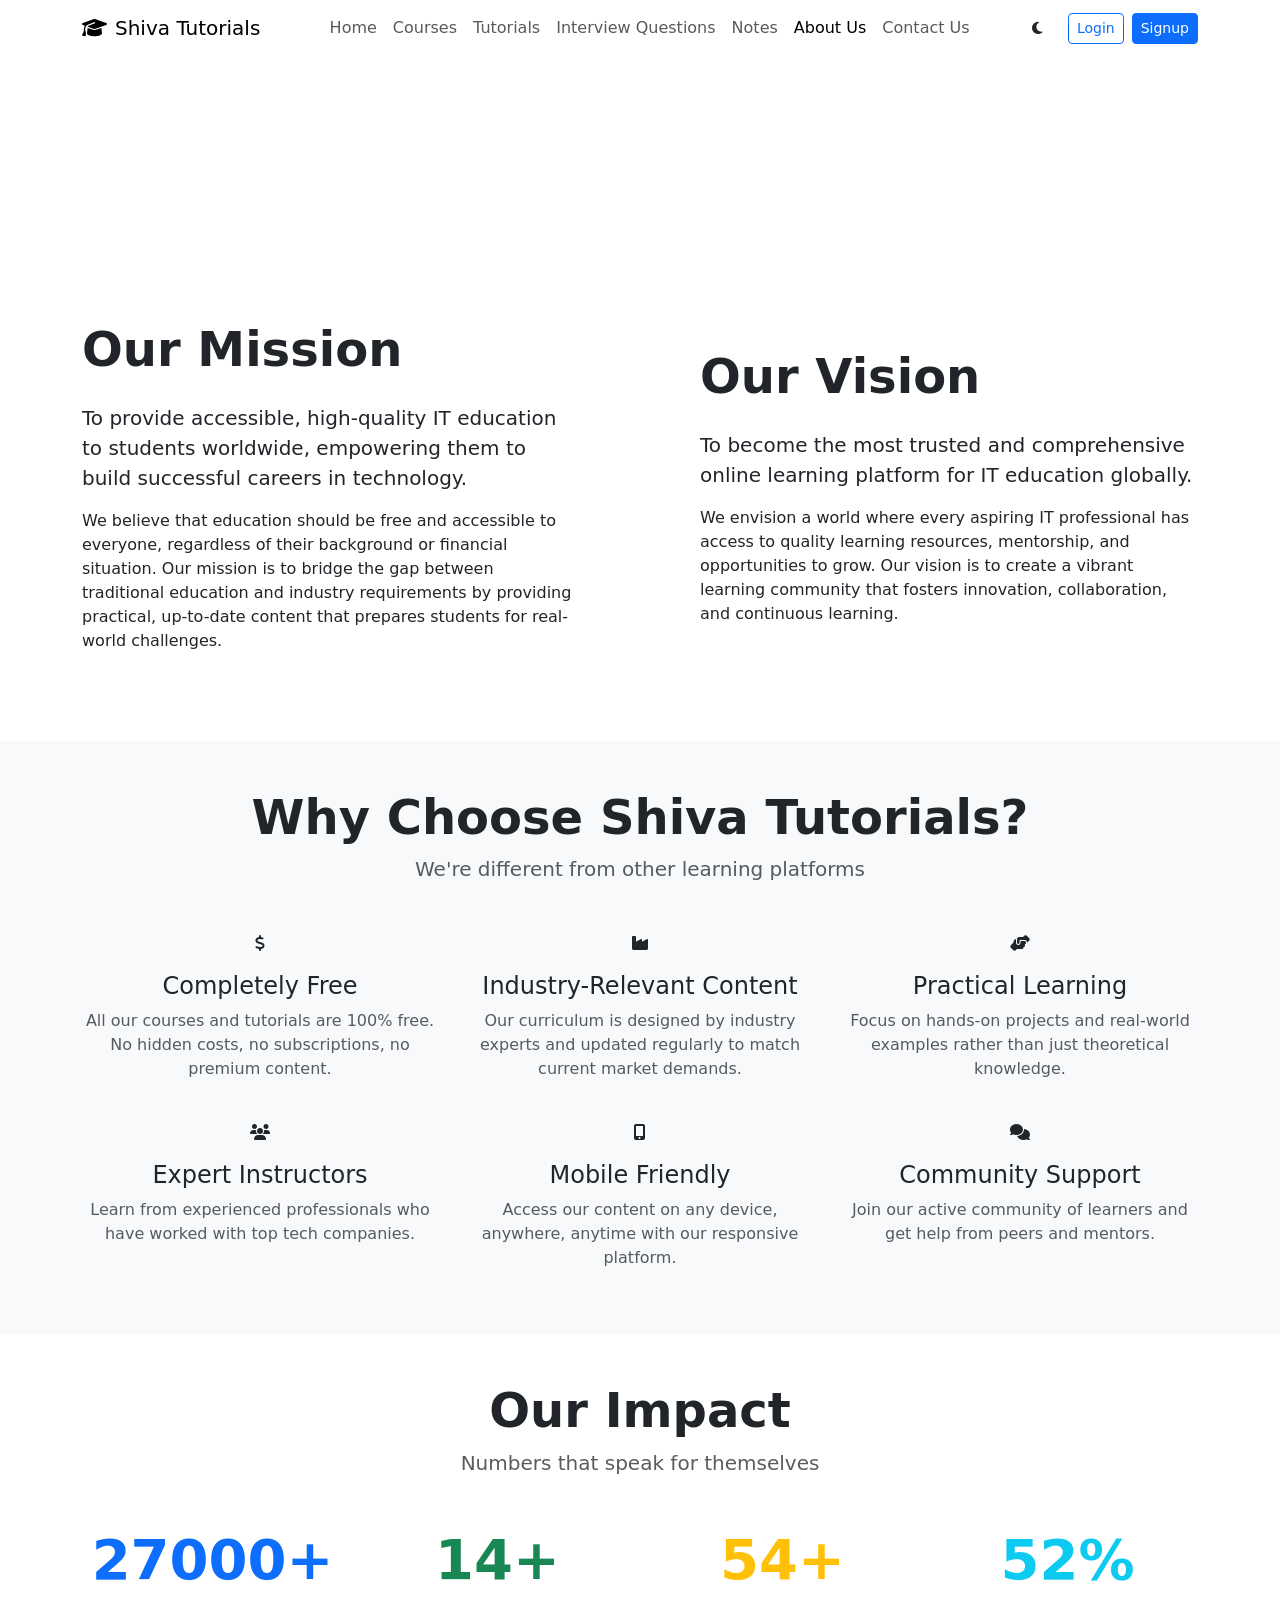
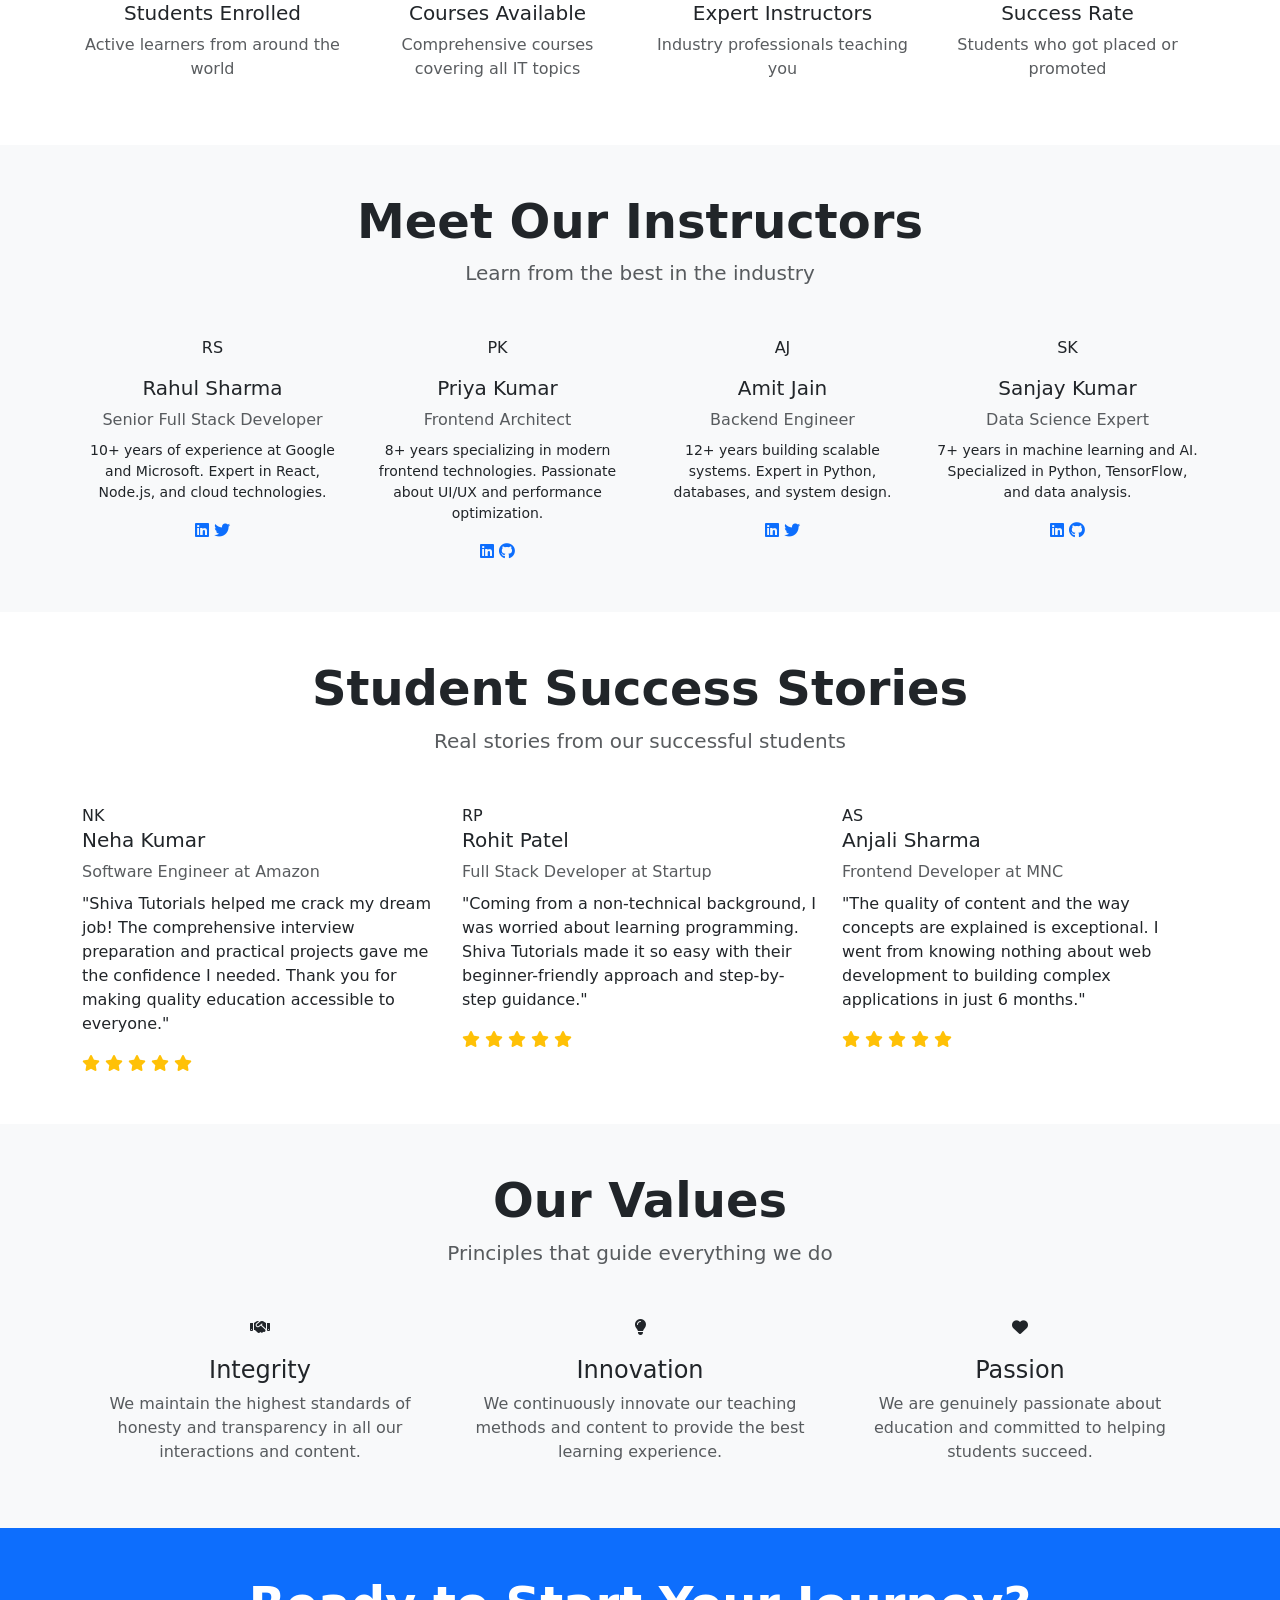
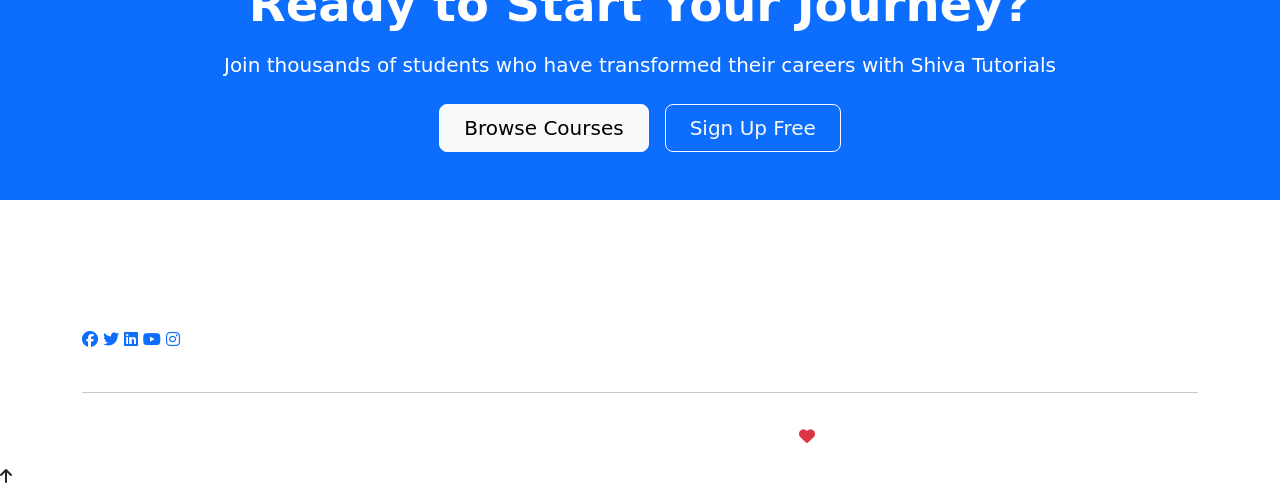
==== about.html @ defcca56 "Add files via upload" ====
<!DOCTYPE html>
<html lang="en">
<head>
    <meta charset="UTF-8">
    <meta name="viewport" content="width=device-width, initial-scale=1.0">
    <title>About Us - Shiva Tutorials</title>
    <meta name="description" content="Learn about Shiva Tutorials - our mission, vision, team, and commitment to providing quality IT education to students worldwide.">
    <meta name="keywords" content="about Shiva Tutorials, IT education, programming tutorials, mission, vision, team, instructors">
    
    <!-- Bootstrap 5 CSS -->
    <link href="https://cdn.jsdelivr.net/npm/bootstrap@5.3.0/dist/css/bootstrap.min.css" rel="stylesheet">
    <!-- Font Awesome -->
    <link rel="stylesheet" href="https://cdnjs.cloudflare.com/ajax/libs/font-awesome/6.4.0/css/all.min.css">
    <!-- Custom CSS -->
    <link rel="stylesheet" href="css/style.css">
</head>
<body>
    <!-- Navigation -->
    <nav class="navbar navbar-expand-lg navbar-light fixed-top">
        <div class="container">
            <a class="navbar-brand" href="index.html">
                <i class="fas fa-graduation-cap me-2"></i>Shiva Tutorials
            </a>
            <button class="navbar-toggler" type="button" data-bs-toggle="collapse" data-bs-target="#navbarNav">
                <span class="navbar-toggler-icon"></span>
            </button>
            <div class="collapse navbar-collapse" id="navbarNav">
                <ul class="navbar-nav mx-auto">
                    <li class="nav-item">
                        <a class="nav-link" href="index.html">Home</a>
                    </li>
                    <li class="nav-item">
                        <a class="nav-link" href="courses.html">Courses</a>
                    </li>
                    <li class="nav-item">
                        <a class="nav-link" href="tutorials.html">Tutorials</a>
                    </li>
                    <li class="nav-item">
                        <a class="nav-link" href="interview.html">Interview Questions</a>
                    </li>
                    <li class="nav-item">
                        <a class="nav-link" href="notes.html">Notes</a>
                    </li>
                    <li class="nav-item">
                        <a class="nav-link active" href="about.html">About Us</a>
                    </li>
                    <li class="nav-item">
                        <a class="nav-link" href="contact.html">Contact Us</a>
                    </li>
                </ul>
                <div class="d-flex align-items-center">
                    <button class="btn btn-sm dark-mode-toggle me-3" id="darkModeToggle">
                        <i class="fas fa-moon"></i>
                    </button>
                    <a href="login.html" class="btn btn-outline-primary btn-sm me-2">Login</a>
                    <a href="login.html" class="btn btn-primary btn-sm">Signup</a>
                </div>
            </div>
        </div>
    </nav>

    <!-- Page Header -->
    <section class="py-5 mt-5 bg-gradient-primary text-white">
        <div class="container">
            <div class="text-center">
                <h1 class="display-4 fw-bold mb-3">About Shiva Tutorials</h1>
                <p class="lead">Empowering students with quality IT education since 2020</p>
            </div>
        </div>
    </section>

    <!-- Mission & Vision -->
    <section class="py-5">
        <div class="container">
            <div class="row align-items-center">
                <div class="col-lg-6 mb-4">
                    <div class="pe-lg-5">
                        <h2 class="display-5 fw-bold mb-4">Our Mission</h2>
                        <p class="lead mb-3">To provide accessible, high-quality IT education to students worldwide, empowering them to build successful careers in technology.</p>
                        <p>We believe that education should be free and accessible to everyone, regardless of their background or financial situation. Our mission is to bridge the gap between traditional education and industry requirements by providing practical, up-to-date content that prepares students for real-world challenges.</p>
                    </div>
                </div>
                <div class="col-lg-6 mb-4">
                    <div class="ps-lg-5">
                        <h2 class="display-5 fw-bold mb-4">Our Vision</h2>
                        <p class="lead mb-3">To become the most trusted and comprehensive online learning platform for IT education globally.</p>
                        <p>We envision a world where every aspiring IT professional has access to quality learning resources, mentorship, and opportunities to grow. Our vision is to create a vibrant learning community that fosters innovation, collaboration, and continuous learning.</p>
                    </div>
                </div>
            </div>
        </div>
    </section>

    <!-- Why Choose Us -->
    <section class="py-5 bg-light">
        <div class="container">
            <div class="text-center mb-5">
                <h2 class="display-5 fw-bold">Why Choose Shiva Tutorials?</h2>
                <p class="lead text-muted">We're different from other learning platforms</p>
            </div>
            
            <div class="row g-4">
                <div class="col-md-6 col-lg-4">
                    <div class="text-center">
                        <div class="feature-icon mb-3">
                            <i class="fas fa-dollar-sign"></i>
                        </div>
                        <h4>Completely Free</h4>
                        <p class="text-muted">All our courses and tutorials are 100% free. No hidden costs, no subscriptions, no premium content.</p>
                    </div>
                </div>
                
                <div class="col-md-6 col-lg-4">
                    <div class="text-center">
                        <div class="feature-icon mb-3">
                            <i class="fas fa-industry"></i>
                        </div>
                        <h4>Industry-Relevant Content</h4>
                        <p class="text-muted">Our curriculum is designed by industry experts and updated regularly to match current market demands.</p>
                    </div>
                </div>
                
                <div class="col-md-6 col-lg-4">
                    <div class="text-center">
                        <div class="feature-icon mb-3">
                            <i class="fas fa-hands-helping"></i>
                        </div>
                        <h4>Practical Learning</h4>
                        <p class="text-muted">Focus on hands-on projects and real-world examples rather than just theoretical knowledge.</p>
                    </div>
                </div>
                
                <div class="col-md-6 col-lg-4">
                    <div class="text-center">
                        <div class="feature-icon mb-3">
                            <i class="fas fa-users"></i>
                        </div>
                        <h4>Expert Instructors</h4>
                        <p class="text-muted">Learn from experienced professionals who have worked with top tech companies.</p>
                    </div>
                </div>
                
                <div class="col-md-6 col-lg-4">
                    <div class="text-center">
                        <div class="feature-icon mb-3">
                            <i class="fas fa-mobile-alt"></i>
                        </div>
                        <h4>Mobile Friendly</h4>
                        <p class="text-muted">Access our content on any device, anywhere, anytime with our responsive platform.</p>
                    </div>
                </div>
                
                <div class="col-md-6 col-lg-4">
                    <div class="text-center">
                        <div class="feature-icon mb-3">
                            <i class="fas fa-comments"></i>
                        </div>
                        <h4>Community Support</h4>
                        <p class="text-muted">Join our active community of learners and get help from peers and mentors.</p>
                    </div>
                </div>
            </div>
        </div>
    </section>

    <!-- Statistics -->
    <section class="py-5">
        <div class="container">
            <div class="text-center mb-5">
                <h2 class="display-5 fw-bold">Our Impact</h2>
                <p class="lead text-muted">Numbers that speak for themselves</p>
            </div>
            
            <div class="row g-4">
                <div class="col-md-3 col-6">
                    <div class="text-center">
                        <div class="display-4 fw-bold text-primary mb-2">
                            <span class="counter" data-target="50000">0</span>+
                        </div>
                        <h5>Students Enrolled</h5>
                        <p class="text-muted">Active learners from around the world</p>
                    </div>
                </div>
                
                <div class="col-md-3 col-6">
                    <div class="text-center">
                        <div class="display-4 fw-bold text-success mb-2">
                            <span class="counter" data-target="25">0</span>+
                        </div>
                        <h5>Courses Available</h5>
                        <p class="text-muted">Comprehensive courses covering all IT topics</p>
                    </div>
                </div>
                
                <div class="col-md-3 col-6">
                    <div class="text-center">
                        <div class="display-4 fw-bold text-warning mb-2">
                            <span class="counter" data-target="100">0</span>+
                        </div>
                        <h5>Expert Instructors</h5>
                        <p class="text-muted">Industry professionals teaching you</p>
                    </div>
                </div>
                
                <div class="col-md-3 col-6">
                    <div class="text-center">
                        <div class="display-4 fw-bold text-info mb-2">
                            <span class="counter" data-target="95">0</span>%
                        </div>
                        <h5>Success Rate</h5>
                        <p class="text-muted">Students who got placed or promoted</p>
                    </div>
                </div>
            </div>
        </div>
    </section>

    <!-- Instructors Section -->
    <section class="py-5 bg-light">
        <div class="container">
            <div class="text-center mb-5">
                <h2 class="display-5 fw-bold">Meet Our Instructors</h2>
                <p class="lead text-muted">Learn from the best in the industry</p>
            </div>
            
            <div class="row g-4">
                <div class="col-md-6 col-lg-3">
                    <div class="text-center">
                        <div class="testimonial-avatar mb-3">RS</div>
                        <h5>Rahul Sharma</h5>
                        <p class="text-muted mb-2">Senior Full Stack Developer</p>
                        <p class="small">10+ years of experience at Google and Microsoft. Expert in React, Node.js, and cloud technologies.</p>
                        <div class="social-icons">
                            <a href="#"><i class="fab fa-linkedin"></i></a>
                            <a href="#"><i class="fab fa-twitter"></i></a>
                        </div>
                    </div>
                </div>
                
                <div class="col-md-6 col-lg-3">
                    <div class="text-center">
                        <div class="testimonial-avatar mb-3">PK</div>
                        <h5>Priya Kumar</h5>
                        <p class="text-muted mb-2">Frontend Architect</p>
                        <p class="small">8+ years specializing in modern frontend technologies. Passionate about UI/UX and performance optimization.</p>
                        <div class="social-icons">
                            <a href="#"><i class="fab fa-linkedin"></i></a>
                            <a href="#"><i class="fab fa-github"></i></a>
                        </div>
                    </div>
                </div>
                
                <div class="col-md-6 col-lg-3">
                    <div class="text-center">
                        <div class="testimonial-avatar mb-3">AJ</div>
                        <h5>Amit Jain</h5>
                        <p class="text-muted mb-2">Backend Engineer</p>
                        <p class="small">12+ years building scalable systems. Expert in Python, databases, and system design.</p>
                        <div class="social-icons">
                            <a href="#"><i class="fab fa-linkedin"></i></a>
                            <a href="#"><i class="fab fa-twitter"></i></a>
                        </div>
                    </div>
                </div>
                
                <div class="col-md-6 col-lg-3">
                    <div class="text-center">
                        <div class="testimonial-avatar mb-3">SK</div>
                        <h5>Sanjay Kumar</h5>
                        <p class="text-muted mb-2">Data Science Expert</p>
                        <p class="small">7+ years in machine learning and AI. Specialized in Python, TensorFlow, and data analysis.</p>
                        <div class="social-icons">
                            <a href="#"><i class="fab fa-linkedin"></i></a>
                            <a href="#"><i class="fab fa-github"></i></a>
                        </div>
                    </div>
                </div>
            </div>
        </div>
    </section>

    <!-- Student Success Stories -->
    <section class="py-5">
        <div class="container">
            <div class="text-center mb-5">
                <h2 class="display-5 fw-bold">Student Success Stories</h2>
                <p class="lead text-muted">Real stories from our successful students</p>
            </div>
            
            <div class="row g-4">
                <div class="col-md-6 col-lg-4">
                    <div class="testimonial-card">
                        <div class="testimonial-avatar">NK</div>
                        <h5>Neha Kumar</h5>
                        <p class="text-muted mb-2">Software Engineer at Amazon</p>
                        <p>"Shiva Tutorials helped me crack my dream job! The comprehensive interview preparation and practical projects gave me the confidence I needed. Thank you for making quality education accessible to everyone."</p>
                        <div class="text-warning">
                            <i class="fas fa-star"></i>
                            <i class="fas fa-star"></i>
                            <i class="fas fa-star"></i>
                            <i class="fas fa-star"></i>
                            <i class="fas fa-star"></i>
                        </div>
                    </div>
                </div>
                
                <div class="col-md-6 col-lg-4">
                    <div class="testimonial-card">
                        <div class="testimonial-avatar">RP</div>
                        <h5>Rohit Patel</h5>
                        <p class="text-muted mb-2">Full Stack Developer at Startup</p>
                        <p>"Coming from a non-technical background, I was worried about learning programming. Shiva Tutorials made it so easy with their beginner-friendly approach and step-by-step guidance."</p>
                        <div class="text-warning">
                            <i class="fas fa-star"></i>
                            <i class="fas fa-star"></i>
                            <i class="fas fa-star"></i>
                            <i class="fas fa-star"></i>
                            <i class="fas fa-star"></i>
                        </div>
                    </div>
                </div>
                
                <div class="col-md-6 col-lg-4">
                    <div class="testimonial-card">
                        <div class="testimonial-avatar">AS</div>
                        <h5>Anjali Sharma</h5>
                        <p class="text-muted mb-2">Frontend Developer at MNC</p>
                        <p>"The quality of content and the way concepts are explained is exceptional. I went from knowing nothing about web development to building complex applications in just 6 months."</p>
                        <div class="text-warning">
                            <i class="fas fa-star"></i>
                            <i class="fas fa-star"></i>
                            <i class="fas fa-star"></i>
                            <i class="fas fa-star"></i>
                            <i class="fas fa-star"></i>
                        </div>
                    </div>
                </div>
            </div>
        </div>
    </section>

    <!-- Our Values -->
    <section class="py-5 bg-light">
        <div class="container">
            <div class="text-center mb-5">
                <h2 class="display-5 fw-bold">Our Values</h2>
                <p class="lead text-muted">Principles that guide everything we do</p>
            </div>
            
            <div class="row g-4">
                <div class="col-md-4">
                    <div class="text-center">
                        <div class="feature-icon mb-3">
                            <i class="fas fa-handshake"></i>
                        </div>
                        <h4>Integrity</h4>
                        <p class="text-muted">We maintain the highest standards of honesty and transparency in all our interactions and content.</p>
                    </div>
                </div>
                
                <div class="col-md-4">
                    <div class="text-center">
                        <div class="feature-icon mb-3">
                            <i class="fas fa-lightbulb"></i>
                        </div>
                        <h4>Innovation</h4>
                        <p class="text-muted">We continuously innovate our teaching methods and content to provide the best learning experience.</p>
                    </div>
                </div>
                
                <div class="col-md-4">
                    <div class="text-center">
                        <div class="feature-icon mb-3">
                            <i class="fas fa-heart"></i>
                        </div>
                        <h4>Passion</h4>
                        <p class="text-muted">We are genuinely passionate about education and committed to helping students succeed.</p>
                    </div>
                </div>
            </div>
        </div>
    </section>

    <!-- CTA Section -->
    <section class="py-5 bg-primary text-white">
        <div class="container text-center">
            <h2 class="display-5 fw-bold mb-3">Ready to Start Your Journey?</h2>
            <p class="lead mb-4">Join thousands of students who have transformed their careers with Shiva Tutorials</p>
            <div class="d-flex justify-content-center gap-3">
                <a href="courses.html" class="btn btn-light btn-lg px-4">Browse Courses</a>
                <a href="login.html" class="btn btn-outline-light btn-lg px-4">Sign Up Free</a>
            </div>
        </div>
    </section>

    <!-- Footer -->
    <footer>
        <div class="container">
            <div class="row">
                <div class="col-lg-4 mb-4">
                    <h5 class="text-white mb-3">Shiva Tutorials</h5>
                    <p class="text-white-50">Your trusted partner for IT education. Empowering students worldwide with quality, accessible learning resources.</p>
                    <div class="social-icons">
                        <a href="#"><i class="fab fa-facebook"></i></a>
                        <a href="#"><i class="fab fa-twitter"></i></a>
                        <a href="#"><i class="fab fa-linkedin"></i></a>
                        <a href="#"><i class="fab fa-youtube"></i></a>
                        <a href="#"><i class="fab fa-instagram"></i></a>
                    </div>
                </div>
                <div class="col-lg-2 col-md-6 mb-4">
                    <h6 class="text-white mb-3">Quick Links</h6>
                    <ul class="list-unstyled">
                        <li><a href="courses.html" class="text-white-50 text-decoration-none">Courses</a></li>
                        <li><a href="tutorials.html" class="text-white-50 text-decoration-none">Tutorials</a></li>
                        <li><a href="interview.html" class="text-white-50 text-decoration-none">Interview Questions</a></li>
                        <li><a href="notes.html" class="text-white-50 text-decoration-none">Notes</a></li>
                    </ul>
                </div>
                <div class="col-lg-2 col-md-6 mb-4">
                    <h6 class="text-white mb-3">Support</h6>
                    <ul class="list-unstyled">
                        <li><a href="about.html" class="text-white-50 text-decoration-none">About Us</a></li>
                        <li><a href="contact.html" class="text-white-50 text-decoration-none">Contact</a></li>
                        <li><a href="#" class="text-white-50 text-decoration-none">Privacy Policy</a></li>
                        <li><a href="#" class="text-white-50 text-decoration-none">Terms of Service</a></li>
                    </ul>
                </div>
                <div class="col-lg-4 mb-4">
                    <h6 class="text-white mb-3">Contact Info</h6>
                    <p class="text-white-50">
                        <i class="fas fa-envelope me-2"></i>info@shivatutorials.com<br>
                        <i class="fas fa-phone me-2"></i>+91 98765 43210<br>
                        <i class="fas fa-map-marker-alt me-2"></i>Bangalore, India
                    </p>
                </div>
            </div>
            <hr class="bg-white-50">
            <div class="text-center py-3">
                <p class="text-white-50 mb-0">&copy; 2024 Shiva Tutorials. All rights reserved. Made with <i class="fas fa-heart text-danger"></i> for learners.</p>
            </div>
        </div>
    </footer>

    <!-- Back to Top Button -->
    <div class="back-to-top" id="backToTop">
        <i class="fas fa-arrow-up"></i>
    </div>

    <!-- Alert Container -->
    <div id="alertContainer" class="position-fixed top-0 end-0 p-3" style="z-index: 1050;"></div>

    <!-- Bootstrap 5 JS -->
    <script src="https://cdn.jsdelivr.net/npm/bootstrap@5.3.0/dist/js/bootstrap.bundle.min.js"></script>
    <!-- Custom JS -->
    <script src="js/main.js"></script>
    
    <script>
        // Counter animation
        function animateCounters() {
            const counters = document.querySelectorAll('.counter');
            
            counters.forEach(counter => {
                const target = parseInt(counter.getAttribute('data-target'));
                const increment = target / 100;
                let current = 0;
                
                const updateCounter = () => {
                    current += increment;
                    if (current < target) {
                        counter.textContent = Math.ceil(current);
                        requestAnimationFrame(updateCounter);
                    } else {
                        counter.textContent = target;
                    }
                };
                
                updateCounter();
            });
        }

        // Trigger counter animation when section is in view
        const observerOptions = {
            threshold: 0.5
        };

        const observer = new IntersectionObserver((entries) => {
            entries.forEach(entry => {
                if (entry.isIntersecting) {
                    animateCounters();
                    observer.unobserve(entry.target);
                }
            });
        }, observerOptions);

        const statsSection = document.querySelector('.counter').closest('section');
        if (statsSection) {
            observer.observe(statsSection);
        }
    </script>
</body>
</html>
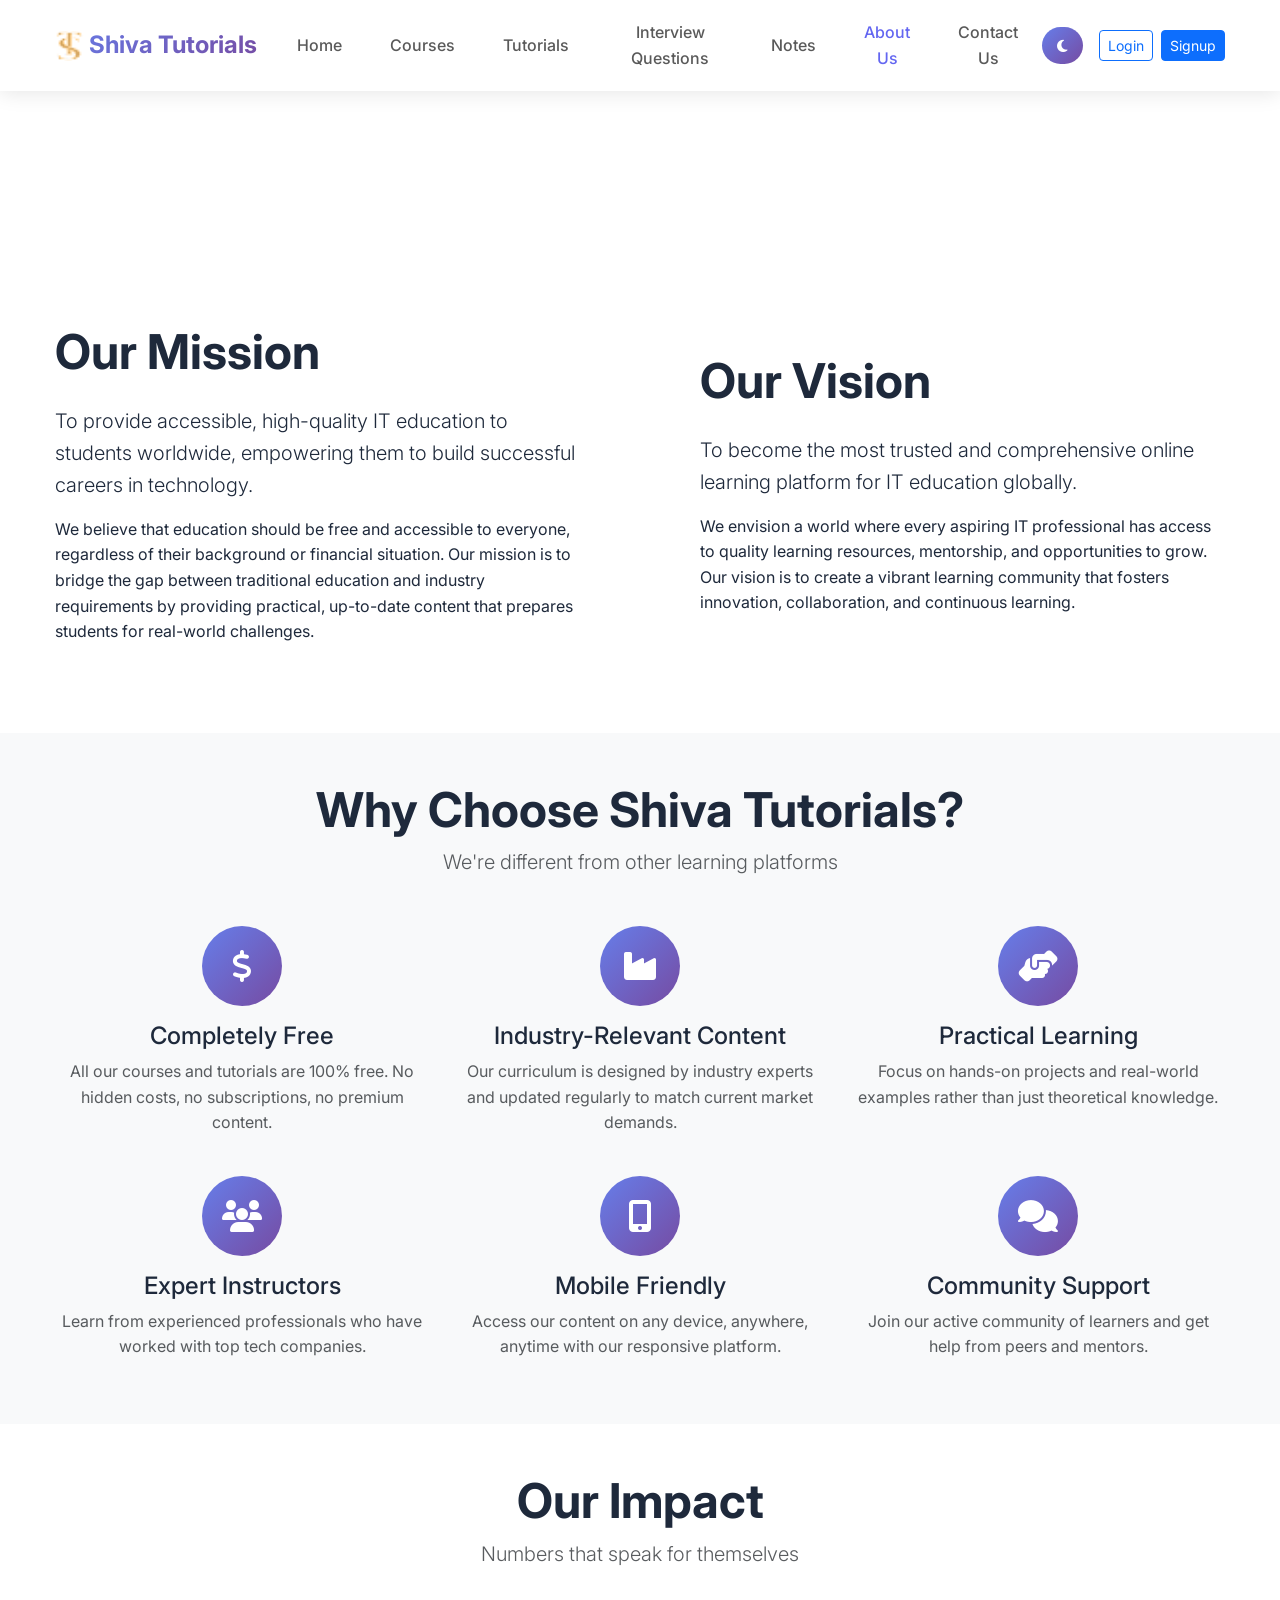
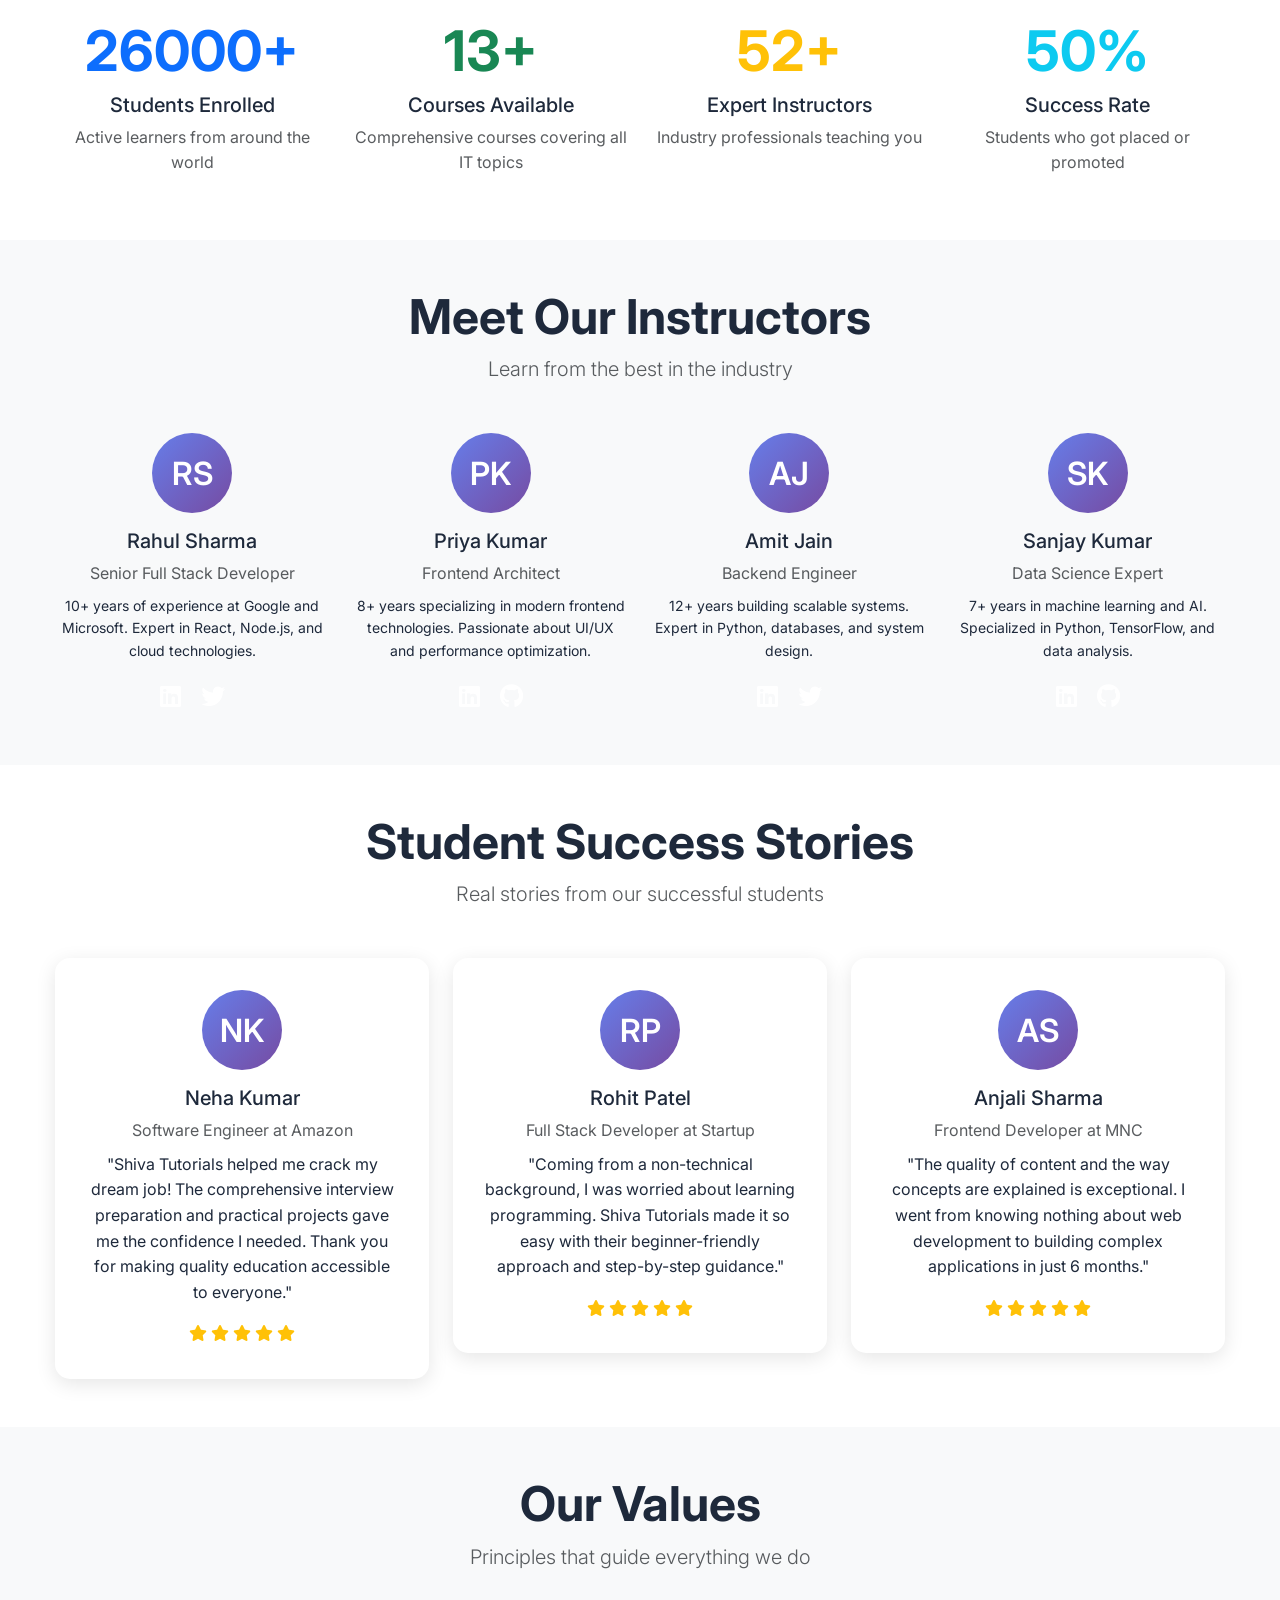
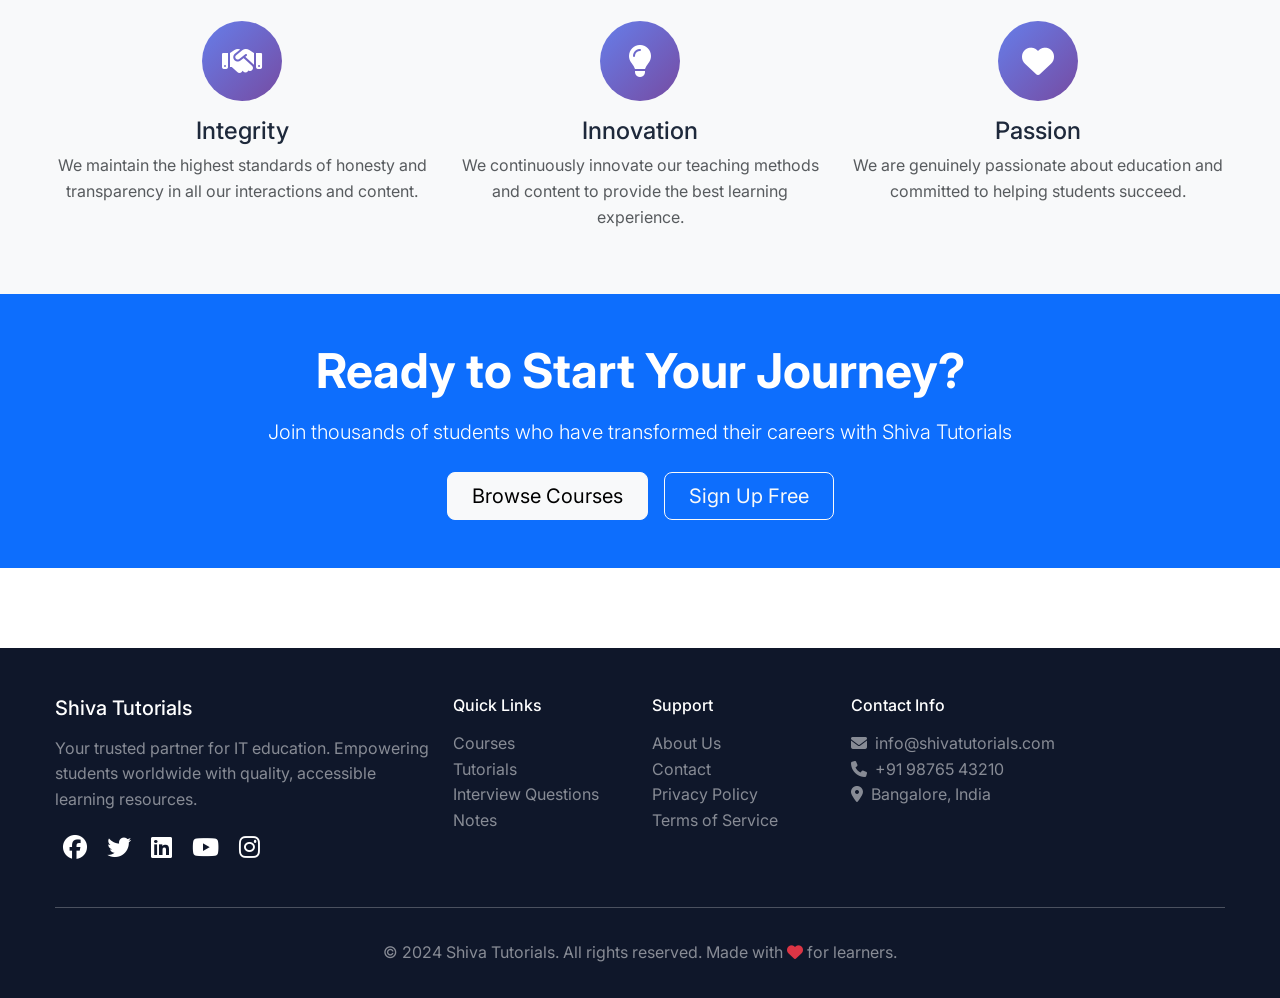
==== commit a000a27c: "added folders" ====
--- a/about.html
+++ b/about.html
@@ -1,502 +1,662 @@
-<!DOCTYPE html>
+<!doctype html>
 <html lang="en">
-<head>
-    <meta charset="UTF-8">
-    <meta name="viewport" content="width=device-width, initial-scale=1.0">
+  <head>
+    <meta charset="UTF-8" />
+    <meta name="viewport" content="width=device-width, initial-scale=1.0" />
     <title>About Us - Shiva Tutorials</title>
-    <meta name="description" content="Learn about Shiva Tutorials - our mission, vision, team, and commitment to providing quality IT education to students worldwide.">
-    <meta name="keywords" content="about Shiva Tutorials, IT education, programming tutorials, mission, vision, team, instructors">
-    
+    <meta
+      name="description"
+      content="Learn about Shiva Tutorials - our mission, vision, team, and commitment to providing quality IT education to students worldwide."
+    />
+    <meta
+      name="keywords"
+      content="about Shiva Tutorials, IT education, programming tutorials, mission, vision, team, instructors"
+    />
+
     <!-- Bootstrap 5 CSS -->
-    <link href="https://cdn.jsdelivr.net/npm/bootstrap@5.3.0/dist/css/bootstrap.min.css" rel="stylesheet">
+    <link
+      href="https://cdn.jsdelivr.net/npm/bootstrap@5.3.0/dist/css/bootstrap.min.css"
+      rel="stylesheet"
+    />
     <!-- Font Awesome -->
-    <link rel="stylesheet" href="https://cdnjs.cloudflare.com/ajax/libs/font-awesome/6.4.0/css/all.min.css">
+    <link
+      rel="stylesheet"
+      href="https://cdnjs.cloudflare.com/ajax/libs/font-awesome/6.4.0/css/all.min.css"
+    />
     <!-- Custom CSS -->
-    <link rel="stylesheet" href="css/style.css">
-</head>
-<body>
+    <link rel="stylesheet" href="css/style.css" />
+  </head>
+  <body>
     <!-- Navigation -->
     <nav class="navbar navbar-expand-lg navbar-light fixed-top">
-        <div class="container">
-            <a class="navbar-brand" href="index.html">
-                <i class="fas fa-graduation-cap me-2"></i>Shiva Tutorials
-            </a>
-            <button class="navbar-toggler" type="button" data-bs-toggle="collapse" data-bs-target="#navbarNav">
-                <span class="navbar-toggler-icon"></span>
+      <div class="container">
+        <a class="navbar-brand flex gap-1" href="index.html">
+          <img src="./images/logo.ico" class="" width="30" /> Shiva Tutorials
+        </a>
+        <button
+          class="navbar-toggler"
+          type="button"
+          data-bs-toggle="collapse"
+          data-bs-target="#navbarNav"
+        >
+          <span class="navbar-toggler-icon"></span>
+        </button>
+        <div class="collapse navbar-collapse" id="navbarNav">
+          <ul class="navbar-nav mx-auto">
+            <li class="nav-item">
+              <a class="nav-link" href="index.html">Home</a>
+            </li>
+            <li class="nav-item">
+              <a class="nav-link" href="courses.html">Courses</a>
+            </li>
+            <li class="nav-item">
+              <a class="nav-link" href="tutorials.html">Tutorials</a>
+            </li>
+            <li class="nav-item">
+              <a class="nav-link" href="interview.html">Interview Questions</a>
+            </li>
+            <li class="nav-item">
+              <a class="nav-link" href="notes.html">Notes</a>
+            </li>
+            <li class="nav-item">
+              <a class="nav-link active" href="about.html">About Us</a>
+            </li>
+            <li class="nav-item">
+              <a class="nav-link" href="contact.html">Contact Us</a>
+            </li>
+          </ul>
+          <div class="d-flex align-items-center">
+            <button
+              class="btn btn-sm dark-mode-toggle me-3"
+              id="darkModeToggle"
+            >
+              <i class="fas fa-moon"></i>
             </button>
-            <div class="collapse navbar-collapse" id="navbarNav">
-                <ul class="navbar-nav mx-auto">
-                    <li class="nav-item">
-                        <a class="nav-link" href="index.html">Home</a>
-                    </li>
-                    <li class="nav-item">
-                        <a class="nav-link" href="courses.html">Courses</a>
-                    </li>
-                    <li class="nav-item">
-                        <a class="nav-link" href="tutorials.html">Tutorials</a>
-                    </li>
-                    <li class="nav-item">
-                        <a class="nav-link" href="interview.html">Interview Questions</a>
-                    </li>
-                    <li class="nav-item">
-                        <a class="nav-link" href="notes.html">Notes</a>
-                    </li>
-                    <li class="nav-item">
-                        <a class="nav-link active" href="about.html">About Us</a>
-                    </li>
-                    <li class="nav-item">
-                        <a class="nav-link" href="contact.html">Contact Us</a>
-                    </li>
-                </ul>
-                <div class="d-flex align-items-center">
-                    <button class="btn btn-sm dark-mode-toggle me-3" id="darkModeToggle">
-                        <i class="fas fa-moon"></i>
-                    </button>
-                    <a href="login.html" class="btn btn-outline-primary btn-sm me-2">Login</a>
-                    <a href="login.html" class="btn btn-primary btn-sm">Signup</a>
-                </div>
-            </div>
-        </div>
+            <a href="login.html" class="btn btn-outline-primary btn-sm me-2"
+              >Login</a
+            >
+            <a href="login.html" class="btn btn-primary btn-sm">Signup</a>
+          </div>
+        </div>
+      </div>
     </nav>
 
     <!-- Page Header -->
     <section class="py-5 mt-5 bg-gradient-primary text-white">
-        <div class="container">
-            <div class="text-center">
-                <h1 class="display-4 fw-bold mb-3">About Shiva Tutorials</h1>
-                <p class="lead">Empowering students with quality IT education since 2020</p>
-            </div>
-        </div>
+      <div class="container">
+        <div class="text-center">
+          <h1 class="display-4 fw-bold mb-3">About Shiva Tutorials</h1>
+          <p class="lead">
+            Empowering students with quality IT education since 2020
+          </p>
+        </div>
+      </div>
     </section>
 
     <!-- Mission & Vision -->
     <section class="py-5">
-        <div class="container">
-            <div class="row align-items-center">
-                <div class="col-lg-6 mb-4">
-                    <div class="pe-lg-5">
-                        <h2 class="display-5 fw-bold mb-4">Our Mission</h2>
-                        <p class="lead mb-3">To provide accessible, high-quality IT education to students worldwide, empowering them to build successful careers in technology.</p>
-                        <p>We believe that education should be free and accessible to everyone, regardless of their background or financial situation. Our mission is to bridge the gap between traditional education and industry requirements by providing practical, up-to-date content that prepares students for real-world challenges.</p>
-                    </div>
-                </div>
-                <div class="col-lg-6 mb-4">
-                    <div class="ps-lg-5">
-                        <h2 class="display-5 fw-bold mb-4">Our Vision</h2>
-                        <p class="lead mb-3">To become the most trusted and comprehensive online learning platform for IT education globally.</p>
-                        <p>We envision a world where every aspiring IT professional has access to quality learning resources, mentorship, and opportunities to grow. Our vision is to create a vibrant learning community that fosters innovation, collaboration, and continuous learning.</p>
-                    </div>
-                </div>
-            </div>
-        </div>
+      <div class="container">
+        <div class="row align-items-center">
+          <div class="col-lg-6 mb-4">
+            <div class="pe-lg-5">
+              <h2 class="display-5 fw-bold mb-4">Our Mission</h2>
+              <p class="lead mb-3">
+                To provide accessible, high-quality IT education to students
+                worldwide, empowering them to build successful careers in
+                technology.
+              </p>
+              <p>
+                We believe that education should be free and accessible to
+                everyone, regardless of their background or financial situation.
+                Our mission is to bridge the gap between traditional education
+                and industry requirements by providing practical, up-to-date
+                content that prepares students for real-world challenges.
+              </p>
+            </div>
+          </div>
+          <div class="col-lg-6 mb-4">
+            <div class="ps-lg-5">
+              <h2 class="display-5 fw-bold mb-4">Our Vision</h2>
+              <p class="lead mb-3">
+                To become the most trusted and comprehensive online learning
+                platform for IT education globally.
+              </p>
+              <p>
+                We envision a world where every aspiring IT professional has
+                access to quality learning resources, mentorship, and
+                opportunities to grow. Our vision is to create a vibrant
+                learning community that fosters innovation, collaboration, and
+                continuous learning.
+              </p>
+            </div>
+          </div>
+        </div>
+      </div>
     </section>
 
     <!-- Why Choose Us -->
     <section class="py-5 bg-light">
-        <div class="container">
-            <div class="text-center mb-5">
-                <h2 class="display-5 fw-bold">Why Choose Shiva Tutorials?</h2>
-                <p class="lead text-muted">We're different from other learning platforms</p>
-            </div>
-            
-            <div class="row g-4">
-                <div class="col-md-6 col-lg-4">
-                    <div class="text-center">
-                        <div class="feature-icon mb-3">
-                            <i class="fas fa-dollar-sign"></i>
-                        </div>
-                        <h4>Completely Free</h4>
-                        <p class="text-muted">All our courses and tutorials are 100% free. No hidden costs, no subscriptions, no premium content.</p>
-                    </div>
-                </div>
-                
-                <div class="col-md-6 col-lg-4">
-                    <div class="text-center">
-                        <div class="feature-icon mb-3">
-                            <i class="fas fa-industry"></i>
-                        </div>
-                        <h4>Industry-Relevant Content</h4>
-                        <p class="text-muted">Our curriculum is designed by industry experts and updated regularly to match current market demands.</p>
-                    </div>
-                </div>
-                
-                <div class="col-md-6 col-lg-4">
-                    <div class="text-center">
-                        <div class="feature-icon mb-3">
-                            <i class="fas fa-hands-helping"></i>
-                        </div>
-                        <h4>Practical Learning</h4>
-                        <p class="text-muted">Focus on hands-on projects and real-world examples rather than just theoretical knowledge.</p>
-                    </div>
-                </div>
-                
-                <div class="col-md-6 col-lg-4">
-                    <div class="text-center">
-                        <div class="feature-icon mb-3">
-                            <i class="fas fa-users"></i>
-                        </div>
-                        <h4>Expert Instructors</h4>
-                        <p class="text-muted">Learn from experienced professionals who have worked with top tech companies.</p>
-                    </div>
-                </div>
-                
-                <div class="col-md-6 col-lg-4">
-                    <div class="text-center">
-                        <div class="feature-icon mb-3">
-                            <i class="fas fa-mobile-alt"></i>
-                        </div>
-                        <h4>Mobile Friendly</h4>
-                        <p class="text-muted">Access our content on any device, anywhere, anytime with our responsive platform.</p>
-                    </div>
-                </div>
-                
-                <div class="col-md-6 col-lg-4">
-                    <div class="text-center">
-                        <div class="feature-icon mb-3">
-                            <i class="fas fa-comments"></i>
-                        </div>
-                        <h4>Community Support</h4>
-                        <p class="text-muted">Join our active community of learners and get help from peers and mentors.</p>
-                    </div>
-                </div>
-            </div>
-        </div>
+      <div class="container">
+        <div class="text-center mb-5">
+          <h2 class="display-5 fw-bold">Why Choose Shiva Tutorials?</h2>
+          <p class="lead text-muted">
+            We're different from other learning platforms
+          </p>
+        </div>
+
+        <div class="row g-4">
+          <div class="col-md-6 col-lg-4">
+            <div class="text-center">
+              <div class="feature-icon mb-3">
+                <i class="fas fa-dollar-sign"></i>
+              </div>
+              <h4>Completely Free</h4>
+              <p class="text-muted">
+                All our courses and tutorials are 100% free. No hidden costs, no
+                subscriptions, no premium content.
+              </p>
+            </div>
+          </div>
+
+          <div class="col-md-6 col-lg-4">
+            <div class="text-center">
+              <div class="feature-icon mb-3">
+                <i class="fas fa-industry"></i>
+              </div>
+              <h4>Industry-Relevant Content</h4>
+              <p class="text-muted">
+                Our curriculum is designed by industry experts and updated
+                regularly to match current market demands.
+              </p>
+            </div>
+          </div>
+
+          <div class="col-md-6 col-lg-4">
+            <div class="text-center">
+              <div class="feature-icon mb-3">
+                <i class="fas fa-hands-helping"></i>
+              </div>
+              <h4>Practical Learning</h4>
+              <p class="text-muted">
+                Focus on hands-on projects and real-world examples rather than
+                just theoretical knowledge.
+              </p>
+            </div>
+          </div>
+
+          <div class="col-md-6 col-lg-4">
+            <div class="text-center">
+              <div class="feature-icon mb-3">
+                <i class="fas fa-users"></i>
+              </div>
+              <h4>Expert Instructors</h4>
+              <p class="text-muted">
+                Learn from experienced professionals who have worked with top
+                tech companies.
+              </p>
+            </div>
+          </div>
+
+          <div class="col-md-6 col-lg-4">
+            <div class="text-center">
+              <div class="feature-icon mb-3">
+                <i class="fas fa-mobile-alt"></i>
+              </div>
+              <h4>Mobile Friendly</h4>
+              <p class="text-muted">
+                Access our content on any device, anywhere, anytime with our
+                responsive platform.
+              </p>
+            </div>
+          </div>
+
+          <div class="col-md-6 col-lg-4">
+            <div class="text-center">
+              <div class="feature-icon mb-3">
+                <i class="fas fa-comments"></i>
+              </div>
+              <h4>Community Support</h4>
+              <p class="text-muted">
+                Join our active community of learners and get help from peers
+                and mentors.
+              </p>
+            </div>
+          </div>
+        </div>
+      </div>
     </section>
 
     <!-- Statistics -->
     <section class="py-5">
-        <div class="container">
-            <div class="text-center mb-5">
-                <h2 class="display-5 fw-bold">Our Impact</h2>
-                <p class="lead text-muted">Numbers that speak for themselves</p>
-            </div>
-            
-            <div class="row g-4">
-                <div class="col-md-3 col-6">
-                    <div class="text-center">
-                        <div class="display-4 fw-bold text-primary mb-2">
-                            <span class="counter" data-target="50000">0</span>+
-                        </div>
-                        <h5>Students Enrolled</h5>
-                        <p class="text-muted">Active learners from around the world</p>
-                    </div>
-                </div>
-                
-                <div class="col-md-3 col-6">
-                    <div class="text-center">
-                        <div class="display-4 fw-bold text-success mb-2">
-                            <span class="counter" data-target="25">0</span>+
-                        </div>
-                        <h5>Courses Available</h5>
-                        <p class="text-muted">Comprehensive courses covering all IT topics</p>
-                    </div>
-                </div>
-                
-                <div class="col-md-3 col-6">
-                    <div class="text-center">
-                        <div class="display-4 fw-bold text-warning mb-2">
-                            <span class="counter" data-target="100">0</span>+
-                        </div>
-                        <h5>Expert Instructors</h5>
-                        <p class="text-muted">Industry professionals teaching you</p>
-                    </div>
-                </div>
-                
-                <div class="col-md-3 col-6">
-                    <div class="text-center">
-                        <div class="display-4 fw-bold text-info mb-2">
-                            <span class="counter" data-target="95">0</span>%
-                        </div>
-                        <h5>Success Rate</h5>
-                        <p class="text-muted">Students who got placed or promoted</p>
-                    </div>
-                </div>
-            </div>
-        </div>
+      <div class="container">
+        <div class="text-center mb-5">
+          <h2 class="display-5 fw-bold">Our Impact</h2>
+          <p class="lead text-muted">Numbers that speak for themselves</p>
+        </div>
+
+        <div class="row g-4">
+          <div class="col-md-3 col-6">
+            <div class="text-center">
+              <div class="display-4 fw-bold text-primary mb-2">
+                <span class="counter" data-target="50000">0</span>+
+              </div>
+              <h5>Students Enrolled</h5>
+              <p class="text-muted">Active learners from around the world</p>
+            </div>
+          </div>
+
+          <div class="col-md-3 col-6">
+            <div class="text-center">
+              <div class="display-4 fw-bold text-success mb-2">
+                <span class="counter" data-target="25">0</span>+
+              </div>
+              <h5>Courses Available</h5>
+              <p class="text-muted">
+                Comprehensive courses covering all IT topics
+              </p>
+            </div>
+          </div>
+
+          <div class="col-md-3 col-6">
+            <div class="text-center">
+              <div class="display-4 fw-bold text-warning mb-2">
+                <span class="counter" data-target="100">0</span>+
+              </div>
+              <h5>Expert Instructors</h5>
+              <p class="text-muted">Industry professionals teaching you</p>
+            </div>
+          </div>
+
+          <div class="col-md-3 col-6">
+            <div class="text-center">
+              <div class="display-4 fw-bold text-info mb-2">
+                <span class="counter" data-target="95">0</span>%
+              </div>
+              <h5>Success Rate</h5>
+              <p class="text-muted">Students who got placed or promoted</p>
+            </div>
+          </div>
+        </div>
+      </div>
     </section>
 
     <!-- Instructors Section -->
     <section class="py-5 bg-light">
-        <div class="container">
-            <div class="text-center mb-5">
-                <h2 class="display-5 fw-bold">Meet Our Instructors</h2>
-                <p class="lead text-muted">Learn from the best in the industry</p>
-            </div>
-            
-            <div class="row g-4">
-                <div class="col-md-6 col-lg-3">
-                    <div class="text-center">
-                        <div class="testimonial-avatar mb-3">RS</div>
-                        <h5>Rahul Sharma</h5>
-                        <p class="text-muted mb-2">Senior Full Stack Developer</p>
-                        <p class="small">10+ years of experience at Google and Microsoft. Expert in React, Node.js, and cloud technologies.</p>
-                        <div class="social-icons">
-                            <a href="#"><i class="fab fa-linkedin"></i></a>
-                            <a href="#"><i class="fab fa-twitter"></i></a>
-                        </div>
-                    </div>
-                </div>
-                
-                <div class="col-md-6 col-lg-3">
-                    <div class="text-center">
-                        <div class="testimonial-avatar mb-3">PK</div>
-                        <h5>Priya Kumar</h5>
-                        <p class="text-muted mb-2">Frontend Architect</p>
-                        <p class="small">8+ years specializing in modern frontend technologies. Passionate about UI/UX and performance optimization.</p>
-                        <div class="social-icons">
-                            <a href="#"><i class="fab fa-linkedin"></i></a>
-                            <a href="#"><i class="fab fa-github"></i></a>
-                        </div>
-                    </div>
-                </div>
-                
-                <div class="col-md-6 col-lg-3">
-                    <div class="text-center">
-                        <div class="testimonial-avatar mb-3">AJ</div>
-                        <h5>Amit Jain</h5>
-                        <p class="text-muted mb-2">Backend Engineer</p>
-                        <p class="small">12+ years building scalable systems. Expert in Python, databases, and system design.</p>
-                        <div class="social-icons">
-                            <a href="#"><i class="fab fa-linkedin"></i></a>
-                            <a href="#"><i class="fab fa-twitter"></i></a>
-                        </div>
-                    </div>
-                </div>
-                
-                <div class="col-md-6 col-lg-3">
-                    <div class="text-center">
-                        <div class="testimonial-avatar mb-3">SK</div>
-                        <h5>Sanjay Kumar</h5>
-                        <p class="text-muted mb-2">Data Science Expert</p>
-                        <p class="small">7+ years in machine learning and AI. Specialized in Python, TensorFlow, and data analysis.</p>
-                        <div class="social-icons">
-                            <a href="#"><i class="fab fa-linkedin"></i></a>
-                            <a href="#"><i class="fab fa-github"></i></a>
-                        </div>
-                    </div>
-                </div>
-            </div>
-        </div>
+      <div class="container">
+        <div class="text-center mb-5">
+          <h2 class="display-5 fw-bold">Meet Our Instructors</h2>
+          <p class="lead text-muted">Learn from the best in the industry</p>
+        </div>
+
+        <div class="row g-4">
+          <div class="col-md-6 col-lg-3">
+            <div class="text-center">
+              <div class="testimonial-avatar mb-3">RS</div>
+              <h5>Rahul Sharma</h5>
+              <p class="text-muted mb-2">Senior Full Stack Developer</p>
+              <p class="small">
+                10+ years of experience at Google and Microsoft. Expert in
+                React, Node.js, and cloud technologies.
+              </p>
+              <div class="social-icons">
+                <a href="#"><i class="fab fa-linkedin"></i></a>
+                <a href="#"><i class="fab fa-twitter"></i></a>
+              </div>
+            </div>
+          </div>
+
+          <div class="col-md-6 col-lg-3">
+            <div class="text-center">
+              <div class="testimonial-avatar mb-3">PK</div>
+              <h5>Priya Kumar</h5>
+              <p class="text-muted mb-2">Frontend Architect</p>
+              <p class="small">
+                8+ years specializing in modern frontend technologies.
+                Passionate about UI/UX and performance optimization.
+              </p>
+              <div class="social-icons">
+                <a href="#"><i class="fab fa-linkedin"></i></a>
+                <a href="#"><i class="fab fa-github"></i></a>
+              </div>
+            </div>
+          </div>
+
+          <div class="col-md-6 col-lg-3">
+            <div class="text-center">
+              <div class="testimonial-avatar mb-3">AJ</div>
+              <h5>Amit Jain</h5>
+              <p class="text-muted mb-2">Backend Engineer</p>
+              <p class="small">
+                12+ years building scalable systems. Expert in Python,
+                databases, and system design.
+              </p>
+              <div class="social-icons">
+                <a href="#"><i class="fab fa-linkedin"></i></a>
+                <a href="#"><i class="fab fa-twitter"></i></a>
+              </div>
+            </div>
+          </div>
+
+          <div class="col-md-6 col-lg-3">
+            <div class="text-center">
+              <div class="testimonial-avatar mb-3">SK</div>
+              <h5>Sanjay Kumar</h5>
+              <p class="text-muted mb-2">Data Science Expert</p>
+              <p class="small">
+                7+ years in machine learning and AI. Specialized in Python,
+                TensorFlow, and data analysis.
+              </p>
+              <div class="social-icons">
+                <a href="#"><i class="fab fa-linkedin"></i></a>
+                <a href="#"><i class="fab fa-github"></i></a>
+              </div>
+            </div>
+          </div>
+        </div>
+      </div>
     </section>
 
     <!-- Student Success Stories -->
     <section class="py-5">
-        <div class="container">
-            <div class="text-center mb-5">
-                <h2 class="display-5 fw-bold">Student Success Stories</h2>
-                <p class="lead text-muted">Real stories from our successful students</p>
-            </div>
-            
-            <div class="row g-4">
-                <div class="col-md-6 col-lg-4">
-                    <div class="testimonial-card">
-                        <div class="testimonial-avatar">NK</div>
-                        <h5>Neha Kumar</h5>
-                        <p class="text-muted mb-2">Software Engineer at Amazon</p>
-                        <p>"Shiva Tutorials helped me crack my dream job! The comprehensive interview preparation and practical projects gave me the confidence I needed. Thank you for making quality education accessible to everyone."</p>
-                        <div class="text-warning">
-                            <i class="fas fa-star"></i>
-                            <i class="fas fa-star"></i>
-                            <i class="fas fa-star"></i>
-                            <i class="fas fa-star"></i>
-                            <i class="fas fa-star"></i>
-                        </div>
-                    </div>
-                </div>
-                
-                <div class="col-md-6 col-lg-4">
-                    <div class="testimonial-card">
-                        <div class="testimonial-avatar">RP</div>
-                        <h5>Rohit Patel</h5>
-                        <p class="text-muted mb-2">Full Stack Developer at Startup</p>
-                        <p>"Coming from a non-technical background, I was worried about learning programming. Shiva Tutorials made it so easy with their beginner-friendly approach and step-by-step guidance."</p>
-                        <div class="text-warning">
-                            <i class="fas fa-star"></i>
-                            <i class="fas fa-star"></i>
-                            <i class="fas fa-star"></i>
-                            <i class="fas fa-star"></i>
-                            <i class="fas fa-star"></i>
-                        </div>
-                    </div>
-                </div>
-                
-                <div class="col-md-6 col-lg-4">
-                    <div class="testimonial-card">
-                        <div class="testimonial-avatar">AS</div>
-                        <h5>Anjali Sharma</h5>
-                        <p class="text-muted mb-2">Frontend Developer at MNC</p>
-                        <p>"The quality of content and the way concepts are explained is exceptional. I went from knowing nothing about web development to building complex applications in just 6 months."</p>
-                        <div class="text-warning">
-                            <i class="fas fa-star"></i>
-                            <i class="fas fa-star"></i>
-                            <i class="fas fa-star"></i>
-                            <i class="fas fa-star"></i>
-                            <i class="fas fa-star"></i>
-                        </div>
-                    </div>
-                </div>
-            </div>
-        </div>
+      <div class="container">
+        <div class="text-center mb-5">
+          <h2 class="display-5 fw-bold">Student Success Stories</h2>
+          <p class="lead text-muted">
+            Real stories from our successful students
+          </p>
+        </div>
+
+        <div class="row g-4">
+          <div class="col-md-6 col-lg-4">
+            <div class="testimonial-card">
+              <div class="testimonial-avatar">NK</div>
+              <h5>Neha Kumar</h5>
+              <p class="text-muted mb-2">Software Engineer at Amazon</p>
+              <p>
+                "Shiva Tutorials helped me crack my dream job! The comprehensive
+                interview preparation and practical projects gave me the
+                confidence I needed. Thank you for making quality education
+                accessible to everyone."
+              </p>
+              <div class="text-warning">
+                <i class="fas fa-star"></i>
+                <i class="fas fa-star"></i>
+                <i class="fas fa-star"></i>
+                <i class="fas fa-star"></i>
+                <i class="fas fa-star"></i>
+              </div>
+            </div>
+          </div>
+
+          <div class="col-md-6 col-lg-4">
+            <div class="testimonial-card">
+              <div class="testimonial-avatar">RP</div>
+              <h5>Rohit Patel</h5>
+              <p class="text-muted mb-2">Full Stack Developer at Startup</p>
+              <p>
+                "Coming from a non-technical background, I was worried about
+                learning programming. Shiva Tutorials made it so easy with their
+                beginner-friendly approach and step-by-step guidance."
+              </p>
+              <div class="text-warning">
+                <i class="fas fa-star"></i>
+                <i class="fas fa-star"></i>
+                <i class="fas fa-star"></i>
+                <i class="fas fa-star"></i>
+                <i class="fas fa-star"></i>
+              </div>
+            </div>
+          </div>
+
+          <div class="col-md-6 col-lg-4">
+            <div class="testimonial-card">
+              <div class="testimonial-avatar">AS</div>
+              <h5>Anjali Sharma</h5>
+              <p class="text-muted mb-2">Frontend Developer at MNC</p>
+              <p>
+                "The quality of content and the way concepts are explained is
+                exceptional. I went from knowing nothing about web development
+                to building complex applications in just 6 months."
+              </p>
+              <div class="text-warning">
+                <i class="fas fa-star"></i>
+                <i class="fas fa-star"></i>
+                <i class="fas fa-star"></i>
+                <i class="fas fa-star"></i>
+                <i class="fas fa-star"></i>
+              </div>
+            </div>
+          </div>
+        </div>
+      </div>
     </section>
 
     <!-- Our Values -->
     <section class="py-5 bg-light">
-        <div class="container">
-            <div class="text-center mb-5">
-                <h2 class="display-5 fw-bold">Our Values</h2>
-                <p class="lead text-muted">Principles that guide everything we do</p>
-            </div>
-            
-            <div class="row g-4">
-                <div class="col-md-4">
-                    <div class="text-center">
-                        <div class="feature-icon mb-3">
-                            <i class="fas fa-handshake"></i>
-                        </div>
-                        <h4>Integrity</h4>
-                        <p class="text-muted">We maintain the highest standards of honesty and transparency in all our interactions and content.</p>
-                    </div>
-                </div>
-                
-                <div class="col-md-4">
-                    <div class="text-center">
-                        <div class="feature-icon mb-3">
-                            <i class="fas fa-lightbulb"></i>
-                        </div>
-                        <h4>Innovation</h4>
-                        <p class="text-muted">We continuously innovate our teaching methods and content to provide the best learning experience.</p>
-                    </div>
-                </div>
-                
-                <div class="col-md-4">
-                    <div class="text-center">
-                        <div class="feature-icon mb-3">
-                            <i class="fas fa-heart"></i>
-                        </div>
-                        <h4>Passion</h4>
-                        <p class="text-muted">We are genuinely passionate about education and committed to helping students succeed.</p>
-                    </div>
-                </div>
-            </div>
-        </div>
+      <div class="container">
+        <div class="text-center mb-5">
+          <h2 class="display-5 fw-bold">Our Values</h2>
+          <p class="lead text-muted">Principles that guide everything we do</p>
+        </div>
+
+        <div class="row g-4">
+          <div class="col-md-4">
+            <div class="text-center">
+              <div class="feature-icon mb-3">
+                <i class="fas fa-handshake"></i>
+              </div>
+              <h4>Integrity</h4>
+              <p class="text-muted">
+                We maintain the highest standards of honesty and transparency in
+                all our interactions and content.
+              </p>
+            </div>
+          </div>
+
+          <div class="col-md-4">
+            <div class="text-center">
+              <div class="feature-icon mb-3">
+                <i class="fas fa-lightbulb"></i>
+              </div>
+              <h4>Innovation</h4>
+              <p class="text-muted">
+                We continuously innovate our teaching methods and content to
+                provide the best learning experience.
+              </p>
+            </div>
+          </div>
+
+          <div class="col-md-4">
+            <div class="text-center">
+              <div class="feature-icon mb-3">
+                <i class="fas fa-heart"></i>
+              </div>
+              <h4>Passion</h4>
+              <p class="text-muted">
+                We are genuinely passionate about education and committed to
+                helping students succeed.
+              </p>
+            </div>
+          </div>
+        </div>
+      </div>
     </section>
 
     <!-- CTA Section -->
     <section class="py-5 bg-primary text-white">
-        <div class="container text-center">
-            <h2 class="display-5 fw-bold mb-3">Ready to Start Your Journey?</h2>
-            <p class="lead mb-4">Join thousands of students who have transformed their careers with Shiva Tutorials</p>
-            <div class="d-flex justify-content-center gap-3">
-                <a href="courses.html" class="btn btn-light btn-lg px-4">Browse Courses</a>
-                <a href="login.html" class="btn btn-outline-light btn-lg px-4">Sign Up Free</a>
-            </div>
-        </div>
+      <div class="container text-center">
+        <h2 class="display-5 fw-bold mb-3">Ready to Start Your Journey?</h2>
+        <p class="lead mb-4">
+          Join thousands of students who have transformed their careers with
+          Shiva Tutorials
+        </p>
+        <div class="d-flex justify-content-center gap-3">
+          <a href="courses.html" class="btn btn-light btn-lg px-4"
+            >Browse Courses</a
+          >
+          <a href="login.html" class="btn btn-outline-light btn-lg px-4"
+            >Sign Up Free</a
+          >
+        </div>
+      </div>
     </section>
 
     <!-- Footer -->
     <footer>
-        <div class="container">
-            <div class="row">
-                <div class="col-lg-4 mb-4">
-                    <h5 class="text-white mb-3">Shiva Tutorials</h5>
-                    <p class="text-white-50">Your trusted partner for IT education. Empowering students worldwide with quality, accessible learning resources.</p>
-                    <div class="social-icons">
-                        <a href="#"><i class="fab fa-facebook"></i></a>
-                        <a href="#"><i class="fab fa-twitter"></i></a>
-                        <a href="#"><i class="fab fa-linkedin"></i></a>
-                        <a href="#"><i class="fab fa-youtube"></i></a>
-                        <a href="#"><i class="fab fa-instagram"></i></a>
-                    </div>
-                </div>
-                <div class="col-lg-2 col-md-6 mb-4">
-                    <h6 class="text-white mb-3">Quick Links</h6>
-                    <ul class="list-unstyled">
-                        <li><a href="courses.html" class="text-white-50 text-decoration-none">Courses</a></li>
-                        <li><a href="tutorials.html" class="text-white-50 text-decoration-none">Tutorials</a></li>
-                        <li><a href="interview.html" class="text-white-50 text-decoration-none">Interview Questions</a></li>
-                        <li><a href="notes.html" class="text-white-50 text-decoration-none">Notes</a></li>
-                    </ul>
-                </div>
-                <div class="col-lg-2 col-md-6 mb-4">
-                    <h6 class="text-white mb-3">Support</h6>
-                    <ul class="list-unstyled">
-                        <li><a href="about.html" class="text-white-50 text-decoration-none">About Us</a></li>
-                        <li><a href="contact.html" class="text-white-50 text-decoration-none">Contact</a></li>
-                        <li><a href="#" class="text-white-50 text-decoration-none">Privacy Policy</a></li>
-                        <li><a href="#" class="text-white-50 text-decoration-none">Terms of Service</a></li>
-                    </ul>
-                </div>
-                <div class="col-lg-4 mb-4">
-                    <h6 class="text-white mb-3">Contact Info</h6>
-                    <p class="text-white-50">
-                        <i class="fas fa-envelope me-2"></i>info@shivatutorials.com<br>
-                        <i class="fas fa-phone me-2"></i>+91 98765 43210<br>
-                        <i class="fas fa-map-marker-alt me-2"></i>Bangalore, India
-                    </p>
-                </div>
-            </div>
-            <hr class="bg-white-50">
-            <div class="text-center py-3">
-                <p class="text-white-50 mb-0">&copy; 2024 Shiva Tutorials. All rights reserved. Made with <i class="fas fa-heart text-danger"></i> for learners.</p>
-            </div>
-        </div>
+      <div class="container">
+        <div class="row">
+          <div class="col-lg-4 mb-4">
+            <h5 class="text-white mb-3">Shiva Tutorials</h5>
+            <p class="text-white-50">
+              Your trusted partner for IT education. Empowering students
+              worldwide with quality, accessible learning resources.
+            </p>
+            <div class="social-icons">
+              <a href="#"><i class="fab fa-facebook"></i></a>
+              <a href="#"><i class="fab fa-twitter"></i></a>
+              <a href="#"><i class="fab fa-linkedin"></i></a>
+              <a href="#"><i class="fab fa-youtube"></i></a>
+              <a href="#"><i class="fab fa-instagram"></i></a>
+            </div>
+          </div>
+          <div class="col-lg-2 col-md-6 mb-4">
+            <h6 class="text-white mb-3">Quick Links</h6>
+            <ul class="list-unstyled">
+              <li>
+                <a
+                  href="courses.html"
+                  class="text-white-50 text-decoration-none"
+                  >Courses</a
+                >
+              </li>
+              <li>
+                <a
+                  href="tutorials.html"
+                  class="text-white-50 text-decoration-none"
+                  >Tutorials</a
+                >
+              </li>
+              <li>
+                <a
+                  href="interview.html"
+                  class="text-white-50 text-decoration-none"
+                  >Interview Questions</a
+                >
+              </li>
+              <li>
+                <a href="notes.html" class="text-white-50 text-decoration-none"
+                  >Notes</a
+                >
+              </li>
+            </ul>
+          </div>
+          <div class="col-lg-2 col-md-6 mb-4">
+            <h6 class="text-white mb-3">Support</h6>
+            <ul class="list-unstyled">
+              <li>
+                <a href="about.html" class="text-white-50 text-decoration-none"
+                  >About Us</a
+                >
+              </li>
+              <li>
+                <a
+                  href="contact.html"
+                  class="text-white-50 text-decoration-none"
+                  >Contact</a
+                >
+              </li>
+              <li>
+                <a href="#" class="text-white-50 text-decoration-none"
+                  >Privacy Policy</a
+                >
+              </li>
+              <li>
+                <a href="#" class="text-white-50 text-decoration-none"
+                  >Terms of Service</a
+                >
+              </li>
+            </ul>
+          </div>
+          <div class="col-lg-4 mb-4">
+            <h6 class="text-white mb-3">Contact Info</h6>
+            <p class="text-white-50">
+              <i class="fas fa-envelope me-2"></i>info@shivatutorials.com<br />
+              <i class="fas fa-phone me-2"></i>+91 98765 43210<br />
+              <i class="fas fa-map-marker-alt me-2"></i>Bangalore, India
+            </p>
+          </div>
+        </div>
+        <hr class="bg-white-50" />
+        <div class="text-center py-3">
+          <p class="text-white-50 mb-0">
+            &copy; 2024 Shiva Tutorials. All rights reserved. Made with
+            <i class="fas fa-heart text-danger"></i> for learners.
+          </p>
+        </div>
+      </div>
     </footer>
 
     <!-- Back to Top Button -->
     <div class="back-to-top" id="backToTop">
-        <i class="fas fa-arrow-up"></i>
+      <i class="fas fa-arrow-up"></i>
     </div>
 
     <!-- Alert Container -->
-    <div id="alertContainer" class="position-fixed top-0 end-0 p-3" style="z-index: 1050;"></div>
+    <div
+      id="alertContainer"
+      class="position-fixed top-0 end-0 p-3"
+      style="z-index: 1050"
+    ></div>
 
     <!-- Bootstrap 5 JS -->
     <script src="https://cdn.jsdelivr.net/npm/bootstrap@5.3.0/dist/js/bootstrap.bundle.min.js"></script>
     <!-- Custom JS -->
     <script src="js/main.js"></script>
-    
+
     <script>
-        // Counter animation
-        function animateCounters() {
-            const counters = document.querySelectorAll('.counter');
-            
-            counters.forEach(counter => {
-                const target = parseInt(counter.getAttribute('data-target'));
-                const increment = target / 100;
-                let current = 0;
-                
-                const updateCounter = () => {
-                    current += increment;
-                    if (current < target) {
-                        counter.textContent = Math.ceil(current);
-                        requestAnimationFrame(updateCounter);
-                    } else {
-                        counter.textContent = target;
-                    }
-                };
-                
-                updateCounter();
-            });
-        }
-
-        // Trigger counter animation when section is in view
-        const observerOptions = {
-            threshold: 0.5
-        };
-
-        const observer = new IntersectionObserver((entries) => {
-            entries.forEach(entry => {
-                if (entry.isIntersecting) {
-                    animateCounters();
-                    observer.unobserve(entry.target);
-                }
-            });
-        }, observerOptions);
-
-        const statsSection = document.querySelector('.counter').closest('section');
-        if (statsSection) {
-            observer.observe(statsSection);
-        }
+      // Counter animation
+      function animateCounters() {
+        const counters = document.querySelectorAll(".counter");
+
+        counters.forEach((counter) => {
+          const target = parseInt(counter.getAttribute("data-target"));
+          const increment = target / 100;
+          let current = 0;
+
+          const updateCounter = () => {
+            current += increment;
+            if (current < target) {
+              counter.textContent = Math.ceil(current);
+              requestAnimationFrame(updateCounter);
+            } else {
+              counter.textContent = target;
+            }
+          };
+
+          updateCounter();
+        });
+      }
+
+      // Trigger counter animation when section is in view
+      const observerOptions = {
+        threshold: 0.5,
+      };
+
+      const observer = new IntersectionObserver((entries) => {
+        entries.forEach((entry) => {
+          if (entry.isIntersecting) {
+            animateCounters();
+            observer.unobserve(entry.target);
+          }
+        });
+      }, observerOptions);
+
+      const statsSection = document
+        .querySelector(".counter")
+        .closest("section");
+      if (statsSection) {
+        observer.observe(statsSection);
+      }
     </script>
-</body>
+  </body>
 </html>
--- a/css/style.css
+++ b/css/style.css
@@ -0,0 +1,838 @@
+/* Shiva Tutorials - Custom Styles */
+@import url('https://fonts.googleapis.com/css2?family=Inter:wght@300;400;500;600;700;800&display=swap');
+
+:root {
+    --primary-color: #6366f1;
+    --secondary-color: #8b5cf6;
+    --accent-color: #ec4899;
+    --dark-bg: #0f172a;
+    --dark-surface: #1e293b;
+    --dark-text: #e2e8f0;
+    --light-bg: #ffffff;
+    --light-surface: #f8fafc;
+    --light-text: #1e293b;
+    --gradient-primary: linear-gradient(135deg, #667eea 0%, #764ba2 100%);
+    --gradient-secondary: linear-gradient(135deg, #f093fb 0%, #f5576c 100%);
+    --gradient-dark: linear-gradient(135deg, #1e3c72 0%, #2a5298 100%);
+}
+
+* {
+    margin: 0;
+    padding: 0;
+    box-sizing: border-box;
+}
+
+body {
+    font-family: 'Inter', sans-serif;
+    background-color: var(--light-bg);
+    color: var(--light-text);
+    transition: all 0.3s ease;
+    line-height: 1.6;
+}
+
+/* Container improvements */
+.container {
+    max-width: 1200px;
+    margin: 0 auto;
+    padding: 0 15px;
+}
+
+@media (min-width: 1400px) {
+    .container {
+        max-width: 1320px;
+    }
+}
+
+body.dark-mode {
+    background-color: var(--dark-bg);
+    color: var(--dark-text);
+}
+
+/* Navbar Styles */
+.navbar {
+    background: rgba(255, 255, 255, 0.95);
+    backdrop-filter: blur(10px);
+    box-shadow: 0 2px 20px rgba(0, 0, 0, 0.1);
+    transition: all 0.3s ease;
+    padding: 0.75rem 0;
+}
+
+body.dark-mode .navbar {
+    background: rgba(30, 41, 59, 0.95);
+}
+
+.navbar-brand {
+    font-weight: 700;
+    font-size: 1.5rem;
+    background: var(--gradient-primary);
+    -webkit-background-clip: text;
+    -webkit-text-fill-color: transparent;
+    background-clip: text;
+    display: flex;
+    align-items: center;
+}
+
+.navbar-nav {
+    display: flex;
+    align-items: center;
+    justify-content: center;
+    flex: 1;
+}
+
+.nav-link {
+    font-weight: 500;
+    margin: 0 0.5rem;
+    transition: all 0.3s ease;
+    position: relative;
+    padding: 0.5rem 1rem !important;
+    text-align: center;
+}
+
+.nav-link:hover {
+    color: var(--primary-color) !important;
+    transform: translateY(-2px);
+}
+
+.nav-link::after {
+    content: '';
+    position: absolute;
+    bottom: 0;
+    left: 50%;
+    width: 0;
+    height: 2px;
+    background: var(--gradient-primary);
+    transition: all 0.3s ease;
+    transform: translateX(-50%);
+}
+
+.nav-link:hover::after {
+    width: 80%;
+}
+
+.navbar-nav .d-flex {
+    align-items: center;
+}
+
+/* Hero Section */
+.hero-section {
+    background: linear-gradient(135deg, #667eea 0%, #764ba2 100%);
+    min-height: 100vh;
+    display: flex;
+    align-items: center;
+    position: relative;
+    overflow: hidden;
+    padding: 6rem 0 4rem;
+}
+
+.hero-section::before {
+    content: '';
+    position: absolute;
+    top: 0;
+    left: 0;
+    right: 0;
+    bottom: 0;
+    background: url('data:image/svg+xml,<svg xmlns="http://www.w3.org/2000/svg" viewBox="0 0 1440 320"><path fill="%23ffffff" fill-opacity="0.1" d="M0,96L48,112C96,128,192,160,288,186.7C384,213,480,235,576,213.3C672,192,768,128,864,128C960,128,1056,192,1152,213.3C1248,235,1344,213,1392,202.7L1440,192L1440,320L1392,320C1344,320,1248,320,1152,320C1056,320,960,320,864,320C768,320,672,320,576,320C480,320,384,320,288,320C192,320,96,320,48,320L0,320Z"></path></svg>') no-repeat bottom;
+    background-size: cover;
+}
+
+.hero-content {
+    text-align: center;
+    max-width: 800px;
+    margin: 0 auto;
+}
+
+.hero-content h1 {
+    font-size: 3.5rem;
+    font-weight: 800;
+    margin-bottom: 1.5rem;
+    animation: fadeInUp 1s ease;
+    line-height: 1.2;
+}
+
+.hero-content p {
+    font-size: 1.25rem;
+    margin-bottom: 2rem;
+    opacity: 0.9;
+    animation: fadeInUp 1s ease 0.2s;
+    animation-fill-mode: both;
+}
+
+.hero-buttons {
+    display: flex;
+    gap: 1rem;
+    justify-content: center;
+    flex-wrap: wrap;
+}
+
+@media (max-width: 768px) {
+    .hero-section {
+        padding: 4rem 0 2rem;
+        min-height: auto;
+    }
+    
+    .hero-content h1 {
+        font-size: 2.5rem;
+    }
+    
+    .hero-content p {
+        font-size: 1.1rem;
+    }
+    
+    .hero-buttons {
+        flex-direction: column;
+        align-items: center;
+    }
+    
+    .hero-buttons .btn {
+        width: 100%;
+        max-width: 300px;
+    }
+}
+
+/* Buttons */
+.btn-primary-custom {
+    background: var(--gradient-primary);
+    color: white;
+    padding: 12px 30px;
+    border: none;
+    border-radius: 50px;
+    font-weight: 600;
+    transition: all 0.3s ease;
+    box-shadow: 0 4px 15px rgba(99, 102, 241, 0.3);
+    text-decoration: none;
+    display: inline-block;
+}
+
+.btn-primary-custom:hover {
+    transform: translateY(-3px);
+    box-shadow: 0 6px 25px rgba(99, 102, 241, 0.4);
+    color: white;
+}
+
+.btn-secondary-custom {
+    background: transparent;
+    color: white;
+    padding: 12px 30px;
+    border: 2px solid white;
+    border-radius: 50px;
+    font-weight: 600;
+    transition: all 0.3s ease;
+    text-decoration: none;
+    display: inline-block;
+}
+
+.btn-secondary-custom:hover {
+    background: white;
+    color: var(--primary-color);
+    transform: translateY(-3px);
+}
+
+/* Course Cards */
+.course-card {
+    background: white;
+    border-radius: 15px;
+    overflow: hidden;
+    box-shadow: 0 5px 20px rgba(0, 0, 0, 0.1);
+    transition: all 0.3s ease;
+    height: 100%;
+    display: flex;
+    flex-direction: column;
+}
+
+body.dark-mode .course-card {
+    background: var(--dark-surface);
+    color: var(--dark-text);
+}
+
+.course-card:hover {
+    transform: translateY(-10px);
+    box-shadow: 0 15px 40px rgba(0, 0, 0, 0.15);
+}
+
+.course-card img {
+    height: 200px;
+    object-fit: cover;
+    width: 100%;
+}
+
+.course-card-body {
+    padding: 1.5rem;
+    flex: 1;
+    display: flex;
+    flex-direction: column;
+}
+
+.course-title {
+    font-size: 1.25rem;
+    font-weight: 600;
+    margin-bottom: 0.5rem;
+    color: var(--primary-color);
+    line-height: 1.3;
+}
+
+.course-card .card-text {
+    flex: 1;
+    margin-bottom: 1rem;
+    line-height: 1.5;
+}
+
+.course-card .btn {
+    margin-top: auto;
+}
+
+.course-level {
+    display: inline-block;
+    padding: 4px 12px;
+    border-radius: 20px;
+    font-size: 0.875rem;
+    font-weight: 500;
+    margin-bottom: 1rem;
+}
+
+.level-beginner {
+    background: #10b981;
+    color: white;
+}
+
+.level-intermediate {
+    background: #f59e0b;
+    color: white;
+}
+
+.level-advanced {
+    background: #ef4444;
+    color: white;
+}
+
+/* Tutorial Cards */
+.tutorial-card {
+    background: white;
+    border-radius: 12px;
+    padding: 2rem;
+    box-shadow: 0 3px 15px rgba(0, 0, 0, 0.1);
+    transition: all 0.3s ease;
+    height: 100%;
+    display: flex;
+    flex-direction: column;
+    text-align: center;
+}
+
+body.dark-mode .tutorial-card {
+    background: var(--dark-surface);
+    color: var(--dark-text);
+}
+
+.tutorial-card:hover {
+    transform: translateY(-5px);
+    box-shadow: 0 8px 25px rgba(0, 0, 0, 0.15);
+}
+
+.tutorial-card .text-center.mb-3 {
+    margin-bottom: 1.5rem;
+}
+
+.tutorial-card h3 {
+    font-size: 1.25rem;
+    font-weight: 600;
+    margin-bottom: 1rem;
+    color: var(--primary-color);
+    line-height: 1.3;
+}
+
+.tutorial-card p {
+    flex: 1;
+    margin-bottom: 1.5rem;
+    line-height: 1.5;
+}
+
+.tutorial-card .btn {
+    margin-top: auto;
+}
+
+/* Accordion Styles */
+.accordion-button:not(.collapsed) {
+    background: var(--gradient-primary);
+    color: white;
+}
+
+.accordion-button:focus {
+    box-shadow: none;
+    border-color: var(--primary-color);
+}
+
+/* Notes Cards */
+.notes-card {
+    background: white;
+    border-radius: 12px;
+    padding: 1.5rem;
+    box-shadow: 0 3px 15px rgba(0, 0, 0, 0.1);
+    transition: all 0.3s ease;
+    text-align: center;
+    height: 100%;
+    display: flex;
+    flex-direction: column;
+}
+
+body.dark-mode .notes-card {
+    background: var(--dark-surface);
+    color: var(--dark-text);
+}
+
+.notes-card:hover {
+    transform: translateY(-5px);
+    box-shadow: 0 8px 25px rgba(0, 0, 0, 0.15);
+}
+
+.notes-icon {
+    font-size: 3rem;
+    margin-bottom: 1rem;
+    color: var(--primary-color);
+}
+
+.notes-card h4 {
+    font-size: 1.25rem;
+    font-weight: 600;
+    margin-bottom: 1rem;
+    color: var(--primary-color);
+    line-height: 1.3;
+}
+
+.notes-card p {
+    flex: 1;
+    margin-bottom: 1.5rem;
+    line-height: 1.5;
+}
+
+.notes-card .btn {
+    margin-top: auto;
+}
+
+/* Form Styles */
+.form-control {
+    border-radius: 10px;
+    border: 2px solid #e2e8f0;
+    padding: 12px 15px;
+    transition: all 0.3s ease;
+}
+
+.form-control:focus {
+    border-color: var(--primary-color);
+    box-shadow: 0 0 0 0.2rem rgba(99, 102, 241, 0.25);
+}
+
+body.dark-mode .form-control {
+    background: var(--dark-surface);
+    border-color: #475569;
+    color: var(--dark-text);
+}
+
+/* Dark Mode Toggle */
+.dark-mode-toggle {
+    background: var(--gradient-primary);
+    border: none;
+    border-radius: 50px;
+    padding: 8px 15px;
+    color: white;
+    cursor: pointer;
+    transition: all 0.3s ease;
+}
+
+.dark-mode-toggle:hover {
+    transform: scale(1.1);
+}
+
+/* Back to Top Button */
+.back-to-top {
+    position: fixed;
+    bottom: 30px;
+    right: 30px;
+    background: var(--gradient-primary);
+    color: white;
+    width: 50px;
+    height: 50px;
+    border-radius: 50%;
+    display: flex;
+    align-items: center;
+    justify-content: center;
+    cursor: pointer;
+    opacity: 0;
+    visibility: hidden;
+    transition: all 0.3s ease;
+    z-index: 1000;
+}
+
+.back-to-top.show {
+    opacity: 1;
+    visibility: visible;
+}
+
+.back-to-top:hover {
+    transform: translateY(-5px);
+}
+
+/* Footer */
+footer {
+    background: var(--dark-bg);
+    color: white;
+    padding: 3rem 0 1rem;
+    margin-top: 5rem;
+}
+
+.social-icons a {
+    color: white;
+    font-size: 1.5rem;
+    margin: 0 0.5rem;
+    transition: all 0.3s ease;
+}
+
+.social-icons a:hover {
+    color: var(--primary-color);
+    transform: translateY(-3px);
+}
+
+/* Animations */
+@keyframes fadeInUp {
+    from {
+        opacity: 0;
+        transform: translateY(30px);
+    }
+    to {
+        opacity: 1;
+        transform: translateY(0);
+    }
+}
+
+@keyframes pulse {
+    0%, 100% {
+        transform: scale(1);
+    }
+    50% {
+        transform: scale(1.05);
+    }
+}
+
+/* Responsive Design */
+@media (max-width: 1200px) {
+    .container {
+        max-width: 960px;
+    }
+}
+
+@media (max-width: 992px) {
+    .container {
+        max-width: 720px;
+    }
+    
+    .navbar-nav {
+        text-align: center;
+        padding: 1rem 0;
+    }
+    
+    .navbar-nav .d-flex {
+        justify-content: center;
+        margin-top: 1rem;
+    }
+}
+
+@media (max-width: 768px) {
+    .container {
+        max-width: 540px;
+    }
+    
+    .hero-content h1 {
+        font-size: 2.5rem;
+    }
+    
+    .hero-content p {
+        font-size: 1.1rem;
+    }
+    
+    .course-card, .tutorial-card, .notes-card {
+        margin-bottom: 2rem;
+    }
+    
+    .display-5 {
+        font-size: 2rem;
+    }
+    
+    .display-4 {
+        font-size: 2.5rem;
+    }
+    
+    .btn-lg {
+        padding: 0.75rem 1.5rem;
+        font-size: 1rem;
+    }
+    
+    .card-body {
+        padding: 1rem;
+    }
+    
+    .feature-box {
+        margin-bottom: 2rem;
+    }
+    
+    .testimonial-card {
+        margin-bottom: 2rem;
+    }
+}
+
+@media (max-width: 576px) {
+    .container {
+        max-width: 100%;
+        padding: 0 10px;
+    }
+    
+    .hero-content h1 {
+        font-size: 2rem;
+    }
+    
+    .hero-content p {
+        font-size: 1rem;
+    }
+    
+    .display-5 {
+        font-size: 1.75rem;
+    }
+    
+    .display-4 {
+        font-size: 2rem;
+    }
+    
+    .btn-lg {
+        padding: 0.5rem 1rem;
+        font-size: 0.9rem;
+    }
+    
+    .course-card, .tutorial-card {
+        padding: 1rem;
+    }
+    
+    .notes-card {
+        padding: 1rem;
+    }
+    
+    .hero-buttons {
+        flex-direction: column;
+        gap: 0.5rem;
+    }
+    
+    .hero-buttons .btn {
+        width: 100%;
+    }
+    
+    .navbar-brand {
+        font-size: 1.25rem;
+    }
+    
+    .nav-link {
+        font-size: 0.9rem;
+        padding: 0.25rem 0.5rem !important;
+    }
+    
+    .feature-icon {
+        width: 60px;
+        height: 60px;
+        font-size: 1.5rem;
+    }
+    
+    .notes-icon {
+        font-size: 2rem;
+    }
+}
+
+/* Additional responsive fixes */
+@media (max-width: 480px) {
+    .hero-section {
+        padding: 3rem 0 1rem;
+    }
+    
+    .py-5 {
+        padding-top: 2rem !important;
+        padding-bottom: 2rem !important;
+    }
+    
+    .mb-5 {
+        margin-bottom: 2rem !important;
+    }
+    
+    .g-4 > * {
+        padding: 0.5rem !important;
+    }
+    
+    .row {
+        margin: 0 -0.5rem;
+    }
+}
+
+/* Loading Spinner */
+.spinner {
+    border: 3px solid #f3f3f3;
+    border-top: 3px solid var(--primary-color);
+    border-radius: 50%;
+    width: 40px;
+    height: 40px;
+    animation: spin 1s linear infinite;
+}
+
+@keyframes spin {
+    0% { transform: rotate(0deg); }
+    100% { transform: rotate(360deg); }
+}
+
+/* Search Bar */
+.search-container {
+    position: relative;
+    max-width: 500px;
+    margin: 0 auto;
+}
+
+.search-input {
+    width: 100%;
+    padding: 12px 50px 12px 20px;
+    border-radius: 50px;
+    border: 2px solid #e2e8f0;
+    background: white;
+    transition: all 0.3s ease;
+}
+
+.search-input:focus {
+    outline: none;
+    border-color: var(--primary-color);
+    box-shadow: 0 0 0 0.2rem rgba(99, 102, 241, 0.25);
+}
+
+.search-btn {
+    position: absolute;
+    right: 5px;
+    top: 50%;
+    transform: translateY(-50%);
+    background: var(--gradient-primary);
+    border: none;
+    border-radius: 50%;
+    width: 40px;
+    height: 40px;
+    color: white;
+    cursor: pointer;
+    transition: all 0.3s ease;
+}
+
+.search-btn:hover {
+    transform: translateY(-50%) scale(1.1);
+}
+
+/* Newsletter Section */
+.newsletter-section {
+    background: var(--gradient-secondary);
+    padding: 4rem 0;
+    color: white;
+}
+
+/* Testimonials */
+.testimonial-card {
+    background: white;
+    border-radius: 15px;
+    padding: 2rem;
+    box-shadow: 0 5px 20px rgba(0, 0, 0, 0.1);
+    text-align: center;
+    transition: all 0.3s ease;
+}
+
+body.dark-mode .testimonial-card {
+    background: var(--dark-surface);
+    color: var(--dark-text);
+}
+
+.testimonial-card:hover {
+    transform: translateY(-5px);
+    box-shadow: 0 10px 30px rgba(0, 0, 0, 0.15);
+}
+
+.testimonial-avatar {
+    width: 80px;
+    height: 80px;
+    border-radius: 50%;
+    margin: 0 auto 1rem;
+    background: var(--gradient-primary);
+    display: flex;
+    align-items: center;
+    justify-content: center;
+    color: white;
+    font-size: 2rem;
+    font-weight: 600;
+}
+
+/* Why Choose Us */
+.feature-box {
+    text-align: center;
+    padding: 2rem;
+    transition: all 0.3s ease;
+}
+
+.feature-box:hover {
+    transform: translateY(-10px);
+}
+
+.feature-icon {
+    width: 80px;
+    height: 80px;
+    margin: 0 auto 1rem;
+    background: var(--gradient-primary);
+    border-radius: 50%;
+    display: flex;
+    align-items: center;
+    justify-content: center;
+    color: white;
+    font-size: 2rem;
+}
+
+/* Active Navigation */
+.nav-link.active {
+    color: var(--primary-color) !important;
+}
+
+/* Password Toggle */
+.password-toggle {
+    position: relative;
+}
+
+.password-toggle-btn {
+    position: absolute;
+    right: 15px;
+    top: 50%;
+    transform: translateY(-50%);
+    background: none;
+    border: none;
+    color: #6b7280;
+    cursor: pointer;
+    z-index: 10;
+}
+
+/* Alert Messages */
+.alert-custom {
+    border-radius: 10px;
+    padding: 1rem;
+    margin-bottom: 1rem;
+    border: none;
+}
+
+.alert-success-custom {
+    background: #10b981;
+    color: white;
+}
+
+.alert-error-custom {
+    background: #ef4444;
+    color: white;
+}
+
+/* Loading Animation */
+.loading {
+    display: inline-block;
+    width: 20px;
+    height: 20px;
+    border: 3px solid rgba(255,255,255,.3);
+    border-radius: 50%;
+    border-top-color: #fff;
+    animation: spin 1s ease-in-out infinite;
+}
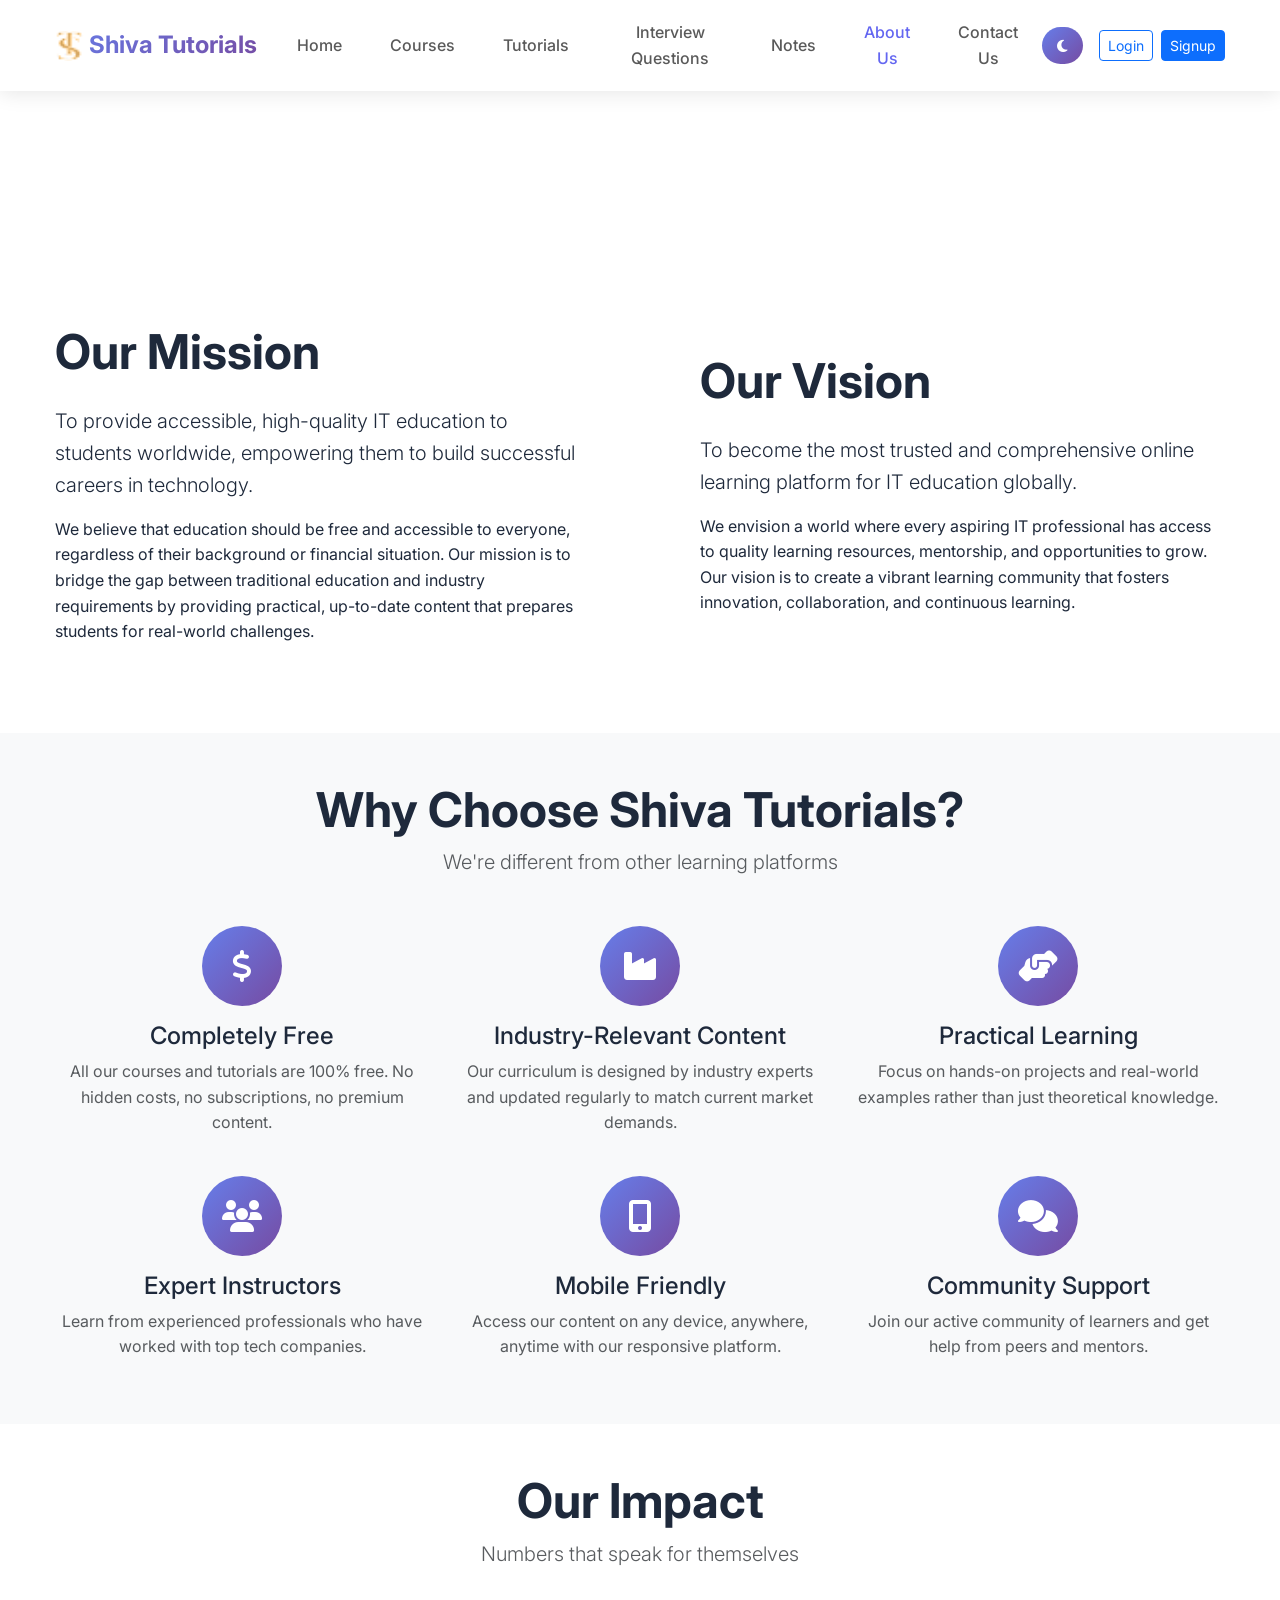
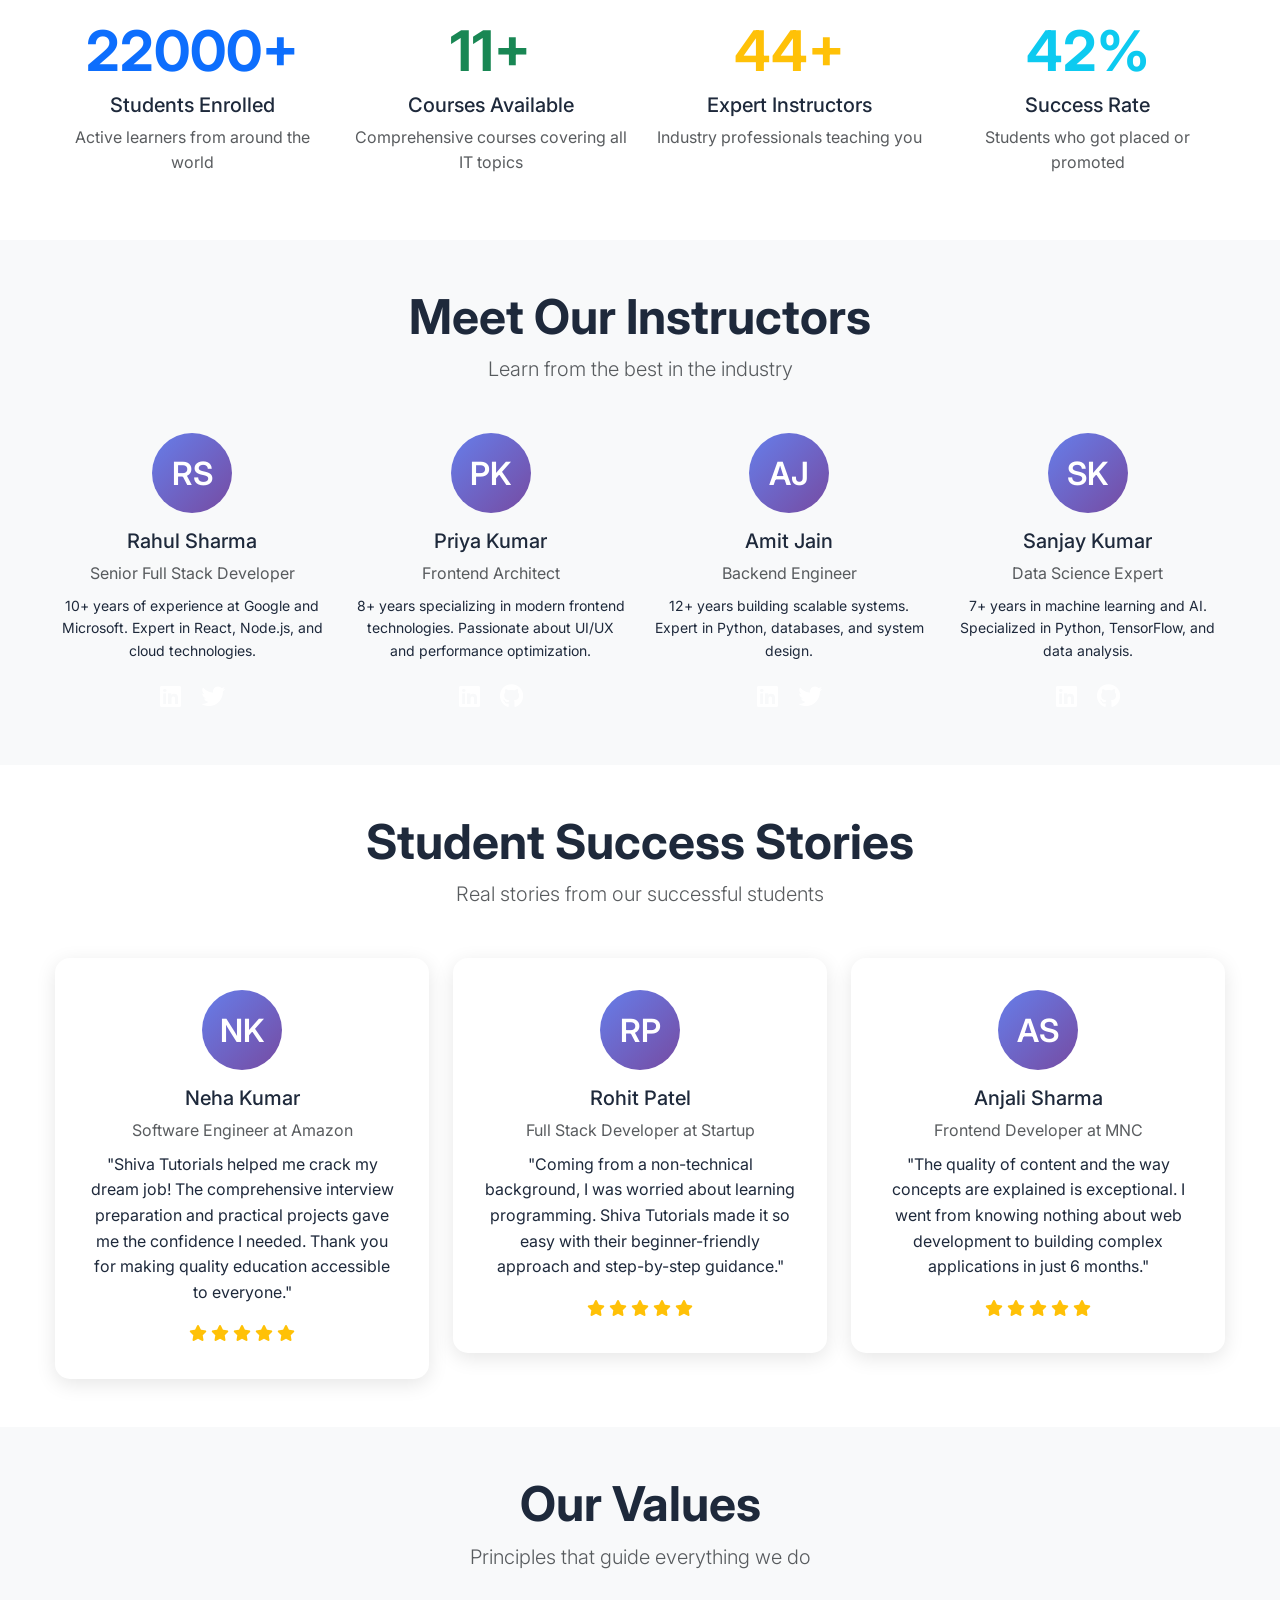
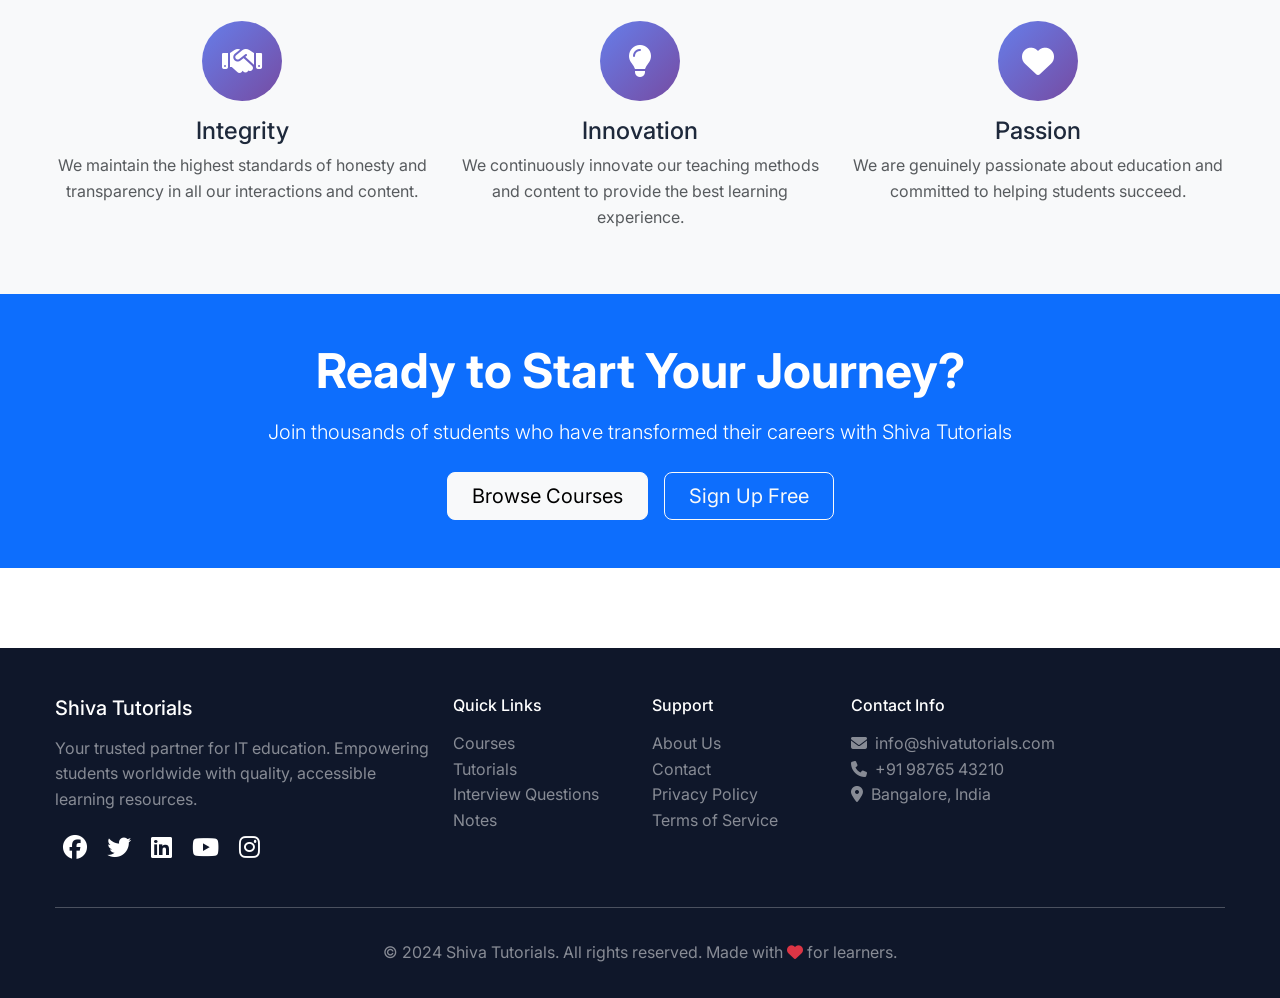
==== commit a1098ca7: "added fabicon" ====
--- a/about.html
+++ b/about.html
@@ -12,6 +12,7 @@
       name="keywords"
       content="about Shiva Tutorials, IT education, programming tutorials, mission, vision, team, instructors"
     />
+    <link rel="icon" type="image/x-icon" href="images/logo.ico" />
 
     <!-- Bootstrap 5 CSS -->
     <link
